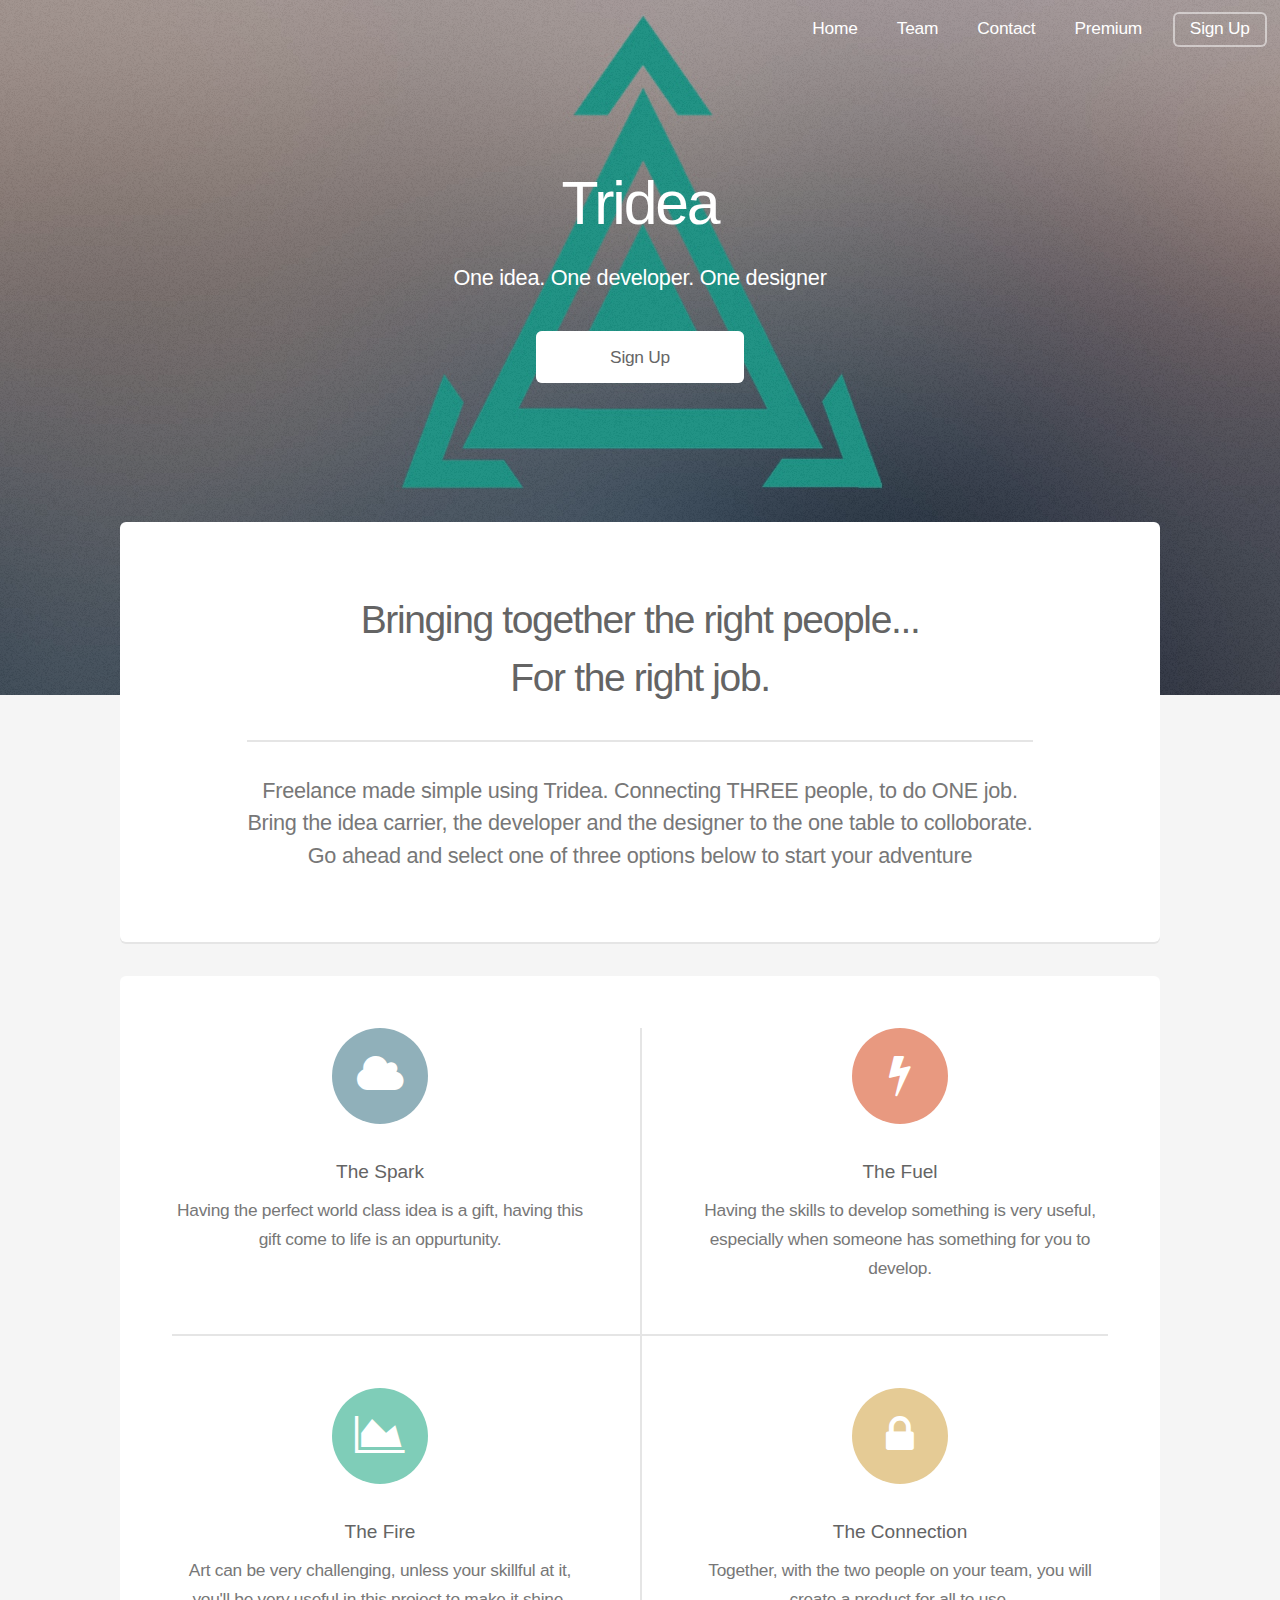
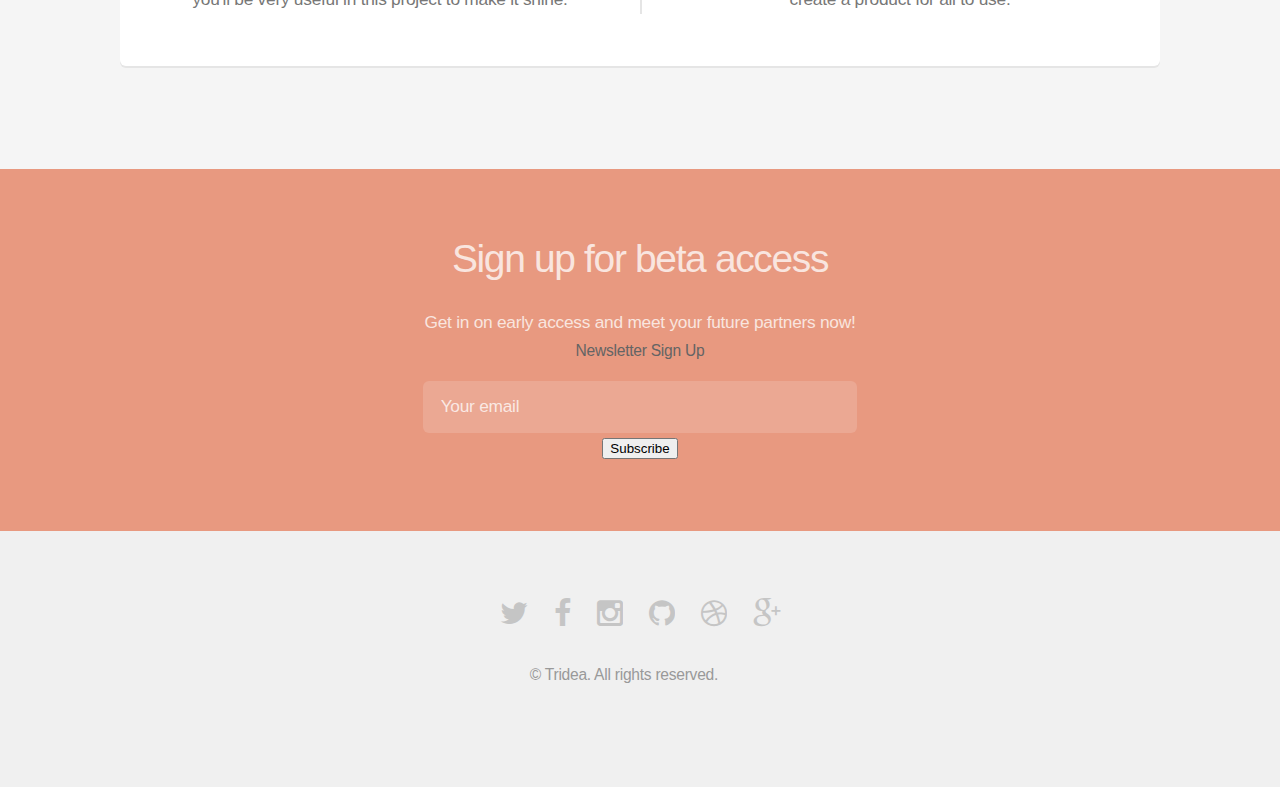
==== index.html @ a88d0bdb "new style" ====
<!DOCTYPE HTML>

<html>
	<head>
		<script src="//www.parsecdn.com/js/parse-1.3.3.min.js"></script>
		<title>Home</title>
		<meta http-equiv="content-type" content="text/html; charset=utf-8" />
		<meta name="description" content="" />
		<meta name="keywords" content="" />
		<!--[if lte IE 8]><script src="css/ie/html5shiv.js"></script><![endif]-->
		<script src="js/jquery.min.js"></script>
		<script src="js/jquery.dropotron.min.js"></script>
		<script src="js/jquery.scrollgress.min.js"></script>
		<script src="js/skel.min.js"></script>
		<script src="js/skel-layers.min.js"></script>
		<script src="js/init.js"></script>
		<script type="text/javascript" src="js/main.js"></script>
		
		<script type="text/javascript">
		  var _learnq = _learnq || [];

		  _learnq.push(['account', 'eJuw9G']);

		  (function () {
		  var b = document.createElement('script'); b.type = 'text/javascript'; b.async = true;
		  b.src = ('https:' == document.location.protocol ? 'https://' : 'http://') + 'a.klaviyo.com/media/js/analytics/analytics.js';
		  var a = document.getElementsByTagName('script')[0]; a.parentNode.insertBefore(b, a);
		  })();
		</script>
		<noscript>
			<link rel="stylesheet" href="css/skel.css" />
			<link rel="stylesheet" href="css/style.css" />
			<link rel="stylesheet" href="css/style-wide.css" />
		</noscript>
		<!--[if lte IE 8]><link rel="stylesheet" href="css/ie/v8.css" /><![endif]-->
	</head>
	<body class="landing">

		<!-- Header -->
			<header id="header" class="alt">
				<h1><a href="index.html"></a></h1>
				<nav id="nav">
					<ul>
						<li><a href="index.html">Home</a></li>
						<li>
						<li><a href="generic.html">Team</a></li>
								<li><a href="contact.html">Contact</a></li>
								<li><a href="elements.html">Premium</a></li>

						<li><a href="signupForm.html" class="button" id="button">Sign Up</a></li>
						
					</ul>
				</nav>
			</header>

		<!-- Banner -->
			<section id="banner">
				<h2>Tridea</h2>
				<p>One idea. One developer. One designer</p>
			
				<ul class="actions">


					<li><a href="signupForm.html" class="button special" id = "Dawg" >Sign Up</a></li>


					<!--<li><a href="#" class="button">Learn More</a></li>-->
				</ul>

			</section>

		<!-- Main -->
			<section id="main" class="container">
		
				<section class="box special">
					<header class="major">
						<h2>Bringing together the right people...
						<br />
						For the right job.</h2>
						<p>Freelance made simple using Tridea. Connecting THREE people, to do ONE job.<br />
						Bring the idea carrier, the developer and the designer to the one table to colloborate.<br> Go ahead and select one of three options below to start your adventure</p>
					</header>
					<!-- <div class="Background1">
     
						<center> <img class = "Thing" src="images/pic03.jpg" height = "800" width = "800"</center> </div></div>
					<div class="imageFeatured">
					<img src="Logos/Untitled-1.png" height = "700" width = "700" alt="well fuck"/>
						

				
					<input class="test"  type = "Button" value = "Idea"  onClick = "window.location.href = 'https://justinmatsnev.typeform.com/to/srMbYu'"> 

					<input class="test1" type= "button" value = "Developer "  onClick = "window.location. 
					href ='https://justinmatsnev.typeform.com/to/vomAXk'">

					<input class="test3" type= "Button" value = "Designer"  onClick = "window.location. 
					href ='https://justinmatsnev.typeform.com/to/MOb2Rc'">
					 -->
					<!-- style="color: transparent; background-color: transparent; border-color: transparent; cursor: default;" -->
				</section>
						
				<section class="box special features">
					<div class="features-row">
						<section>
							<span class="icon major fa-cloud accent4"></span>
							<h4>The Spark</h4>
							<p>Having the perfect world class idea is a gift, having this gift come to life is an oppurtunity.</p>
						</section>
						<section>
							<span class="icon major fa-bolt accent2"></span>
							<h4>The Fuel</h4>
							<p>Having the skills to develop something is very useful, especially when someone has something for you to develop.</p>
						</section>
					</div>
					<div class="features-row">
						<section>
							<span class="icon major fa-area-chart accent3"></span>
							<h4>The Fire</h4>
							<p>Art can be very challenging, unless your skillful at it, you'll be very useful in this project to make it shine.</p>
						</section>
						<section>
							<span class="icon major fa-lock accent5"></span>
							<h4>The Connection</h4>
							<p>Together, with the two people on your team, you will create a product for all to use.</p>
						</section>
					</div>
				</section>
					
			<!--	<div class="row">
					<div class="6u 12u(2)">

						<section class="box special">
							<span class="image featured"><img src="images/pic02.jpg" alt="" /></span>
							<h3>Sed lorem adipiscing</h3>
							<p>Integer volutpat ante et accumsan commophasellus sed aliquam feugiat lorem aliquet ut enim rutrum phasellus iaculis accumsan dolore magna aliquam veroeros.</p>
							<ul class="actions">
								<li><a href="#" class="button alt">Learn More</a></li>
							</ul>
						</section>
						
					</div>
					<div class="6u 12u(2)">

						<section class="box special">
							<span class="image featured"><img src="images/pic03.jpg" alt="" /></span>
							<h3>Accumsan integer</h3>
							<p>Integer volutpat ante et accumsan commophasellus sed aliquam feugiat lorem aliquet ut enim rutrum phasellus iaculis accumsan dolore magna aliquam veroeros.</p>
							<ul class="actions">
								<li><a href="#" class="button alt">Learn More</a></li>
							</ul>
						</section>

					</div>
				</div> -->

			</section>
			
		<!-- CTA -->
			<section id="cta">
				
				<h2>Sign up for beta access</h2>
				<p>Get in on early access and meet your future partners now!</p>
				
				<form id="email_subscribe" class="klaviyo_default_styling" action="http://manage.kmail-lists.com/subscriptions/subscribe" data-ajax-submit="http://manage.kmail-lists.com/ajax/subscriptions/subscribe" method="GET" target="_blank" novalidate="novalidate">
				  <input type="hidden" name="g" value="dALb8k">
				  <div class="klaviyo_field_group">
				    <label for="k_id_email">Newsletter Sign Up</label>
				    <input type="email" value="" name="email" id="email_subscribe" placeholder="Your email" />
				  </div>
				  <div class="klaviyo_messages">
				    <div class="success_message" style="display:none;"></div>
				    <div class="error_message" style="display:none;"></div>
				  </div> 
				  <div class="klaviyo_form_actions">
				    <button type="submit" class="klaviyo_submit_button">Subscribe</button>
				  </div>
				</form>
				<script type="text/javascript" src="//www.klaviyo.com/media/js/public/klaviyo_subscribe.js"></script>
				<script type="text/javascript">
				  KlaviyoSubscribe.attachToForms('#email_subscribe', {
				    hide_form_on_success: true
  					success_message: "Thank you for signing up! We'll be in touch!"
					  success_url: "http://www.tridea.me"
					  success: function ($form) {
					         // `$form` is a jQuery wrapper around the form that was submitted. This makes it easy to get the email address or form fields.
					         var email = $form.find('[name="email"]').val();
					         _learnq.push(['identify', { $email: email }]);
					         _learnq.push(['track', 'Signed Up for Newsletter']);
					     }
				  });
				</script>
				
			</section>
			
		<!-- Footer -->
			<footer id="footer">
				<ul class="icons">
					<li><a href="https://twitter.com/TrideaOffical" class="icon fa-twitter"><span class="label">Twitter</span></a></li>
					<li><a href="https://www.facebook.com/TrideaTrideaTridea" class="icon fa-facebook"><span class="label">Facebook</span></a></li>
					<li><a href="#" class="icon fa-instagram"><span class="label">Instagram</span></a></li>
					<li><a href="https://github.com/mitchmalinin/Tridea" class="icon fa-github"><span class="label">Github</span></a></li>
					<li><a href="http://bigassmessage.com/76943#" class="icon fa-dribbble"><span class="label">Dribbble</span></a></li>
					<li><a href="#" class="icon fa-google-plus"><span class="label">Google+</span></a></li>
				</ul>
				<ul class="copyright">
					<li>&copy; Tridea. All rights reserved.</li><li><a href=></a></li>
				</ul>
			</footer>

	</body>

</html>
---- css/skel.css ----
/* Resets (http://meyerweb.com/eric/tools/css/reset/ | v2.0 | 20110126 | License: none (public domain)) */

	html,body,div,span,applet,object,iframe,h1,h2,h3,h4,h5,h6,p,blockquote,pre,a,abbr,acronym,address,big,cite,code,del,dfn,em,img,ins,kbd,q,s,samp,small,strike,strong,sub,sup,tt,var,b,u,i,center,dl,dt,dd,ol,ul,li,fieldset,form,label,legend,table,caption,tbody,tfoot,thead,tr,th,td,article,aside,canvas,details,embed,figure,figcaption,footer,header,hgroup,menu,nav,output,ruby,section,summary,time,mark,audio,video{margin:0;padding:0;border:0;font-size:100%;font:inherit;vertical-align:baseline;}article,aside,details,figcaption,figure,footer,header,hgroup,menu,nav,section{display:block;}body{line-height:1;}ol,ul{list-style:none;}blockquote,q{quotes:none;}blockquote:before,blockquote:after,q:before,q:after{content:'';content:none;}table{border-collapse:collapse;border-spacing:0;}body{-webkit-text-size-adjust:none}

/* Box Model */

	*, *:before, *:after {
		-moz-box-sizing: border-box;
		-webkit-box-sizing: border-box;
		box-sizing: border-box;
	}

/* Container */

	.container {
		margin-left: auto;
		margin-right: auto;
		
		/* width: (containers) */
		width: 60em;
	}

	/* Modifiers */

		/* 125% */
			.container.\31 25\25 {
				width: 100%;
				
				/* max-width: (containers * 1.25) */
				max-width: 75em;

				/* min-width: (containers) */
				min-width: 60em;
			}

		/* 75% */
			.container.\37 5\25 {
				
				/* width: (containers * 0.75) */
				width: 45em;

			}

		/* 50% */
			.container.\35 0\25 {
				
				/* width: (containers * 0.50) */
				width: 30em;

			}

		/* 25% */
			.container.\32 5\25 {
				
				/* width: (containers * 0.25) */
				width: 15em;

			}

/* Grid */

	.row {
		border-bottom: solid 1px transparent;
	}

	.row > * {
		float: left;
	}
	
	.row:after, .row:before {
		content: '';
		display: block;
		clear: both;
		height: 0;
	}
	
	.row.uniform > * > :first-child {
		margin-top: 0;
	}
	
	.row.uniform > * > :last-child {
		margin-bottom: 0;
	}

	/* Gutters */

		/* Normal */
		
			.row > * {
				/* padding: (gutters.horizontal) 0 0 (gutters.vertical) */
				padding: 0 0 0 2em;
			}

			.row {
				/* margin: -(gutters.horizontal) 0 -1px -(gutters.vertical) */
				margin: 0 0 -1px -2em;
			}
			
			.row.uniform > * {
				/* padding: (gutters.vertical) 0 0 (gutters.vertical) */
				padding: 2em 0 0 2em;
			}

			.row.uniform {
				/* margin: -(gutters.vertical) 0 -1px -(gutters.vertical) */
				margin: -2em 0 -1px -2em;
			}
			
		/* 200% */
		
			.row.\32 00\25 > * {
				/* padding: (gutters.horizontal) 0 0 (gutters.vertical) */
				padding: 0 0 0 4em;
			}

			.row.\32 00\25 {
				/* margin: -(gutters.horizontal) 0 -1px -(gutters.vertical) */
				margin: 0 0 -1px -4em;
			}

			.row.uniform.\32 00\25 > * {
				/* padding: (gutters.vertical) 0 0 (gutters.vertical) */
				padding: 4em 0 0 4em;
			}

			.row.uniform.\32 00\25 {
				/* margin: -(gutters.vertical) 0 -1px -(gutters.vertical) */
				margin: -4em 0 -1px -4em;
			}

		/* 150% */
		
			.row.\31 50\25 > * {
				/* padding: (gutters.horizontal) 0 0 (gutters.vertical) */
				padding: 0 0 0 1.5em;
			}

			.row.\31 50\25 {
				/* margin: -(gutters.horizontal) 0 -1px -(gutters.vertical) */
				margin: 0 0 -1px -1.5em;
			}

			.row.uniform.\31 50\25 > * {
				/* padding: (gutters.vertical) 0 0 (gutters.vertical) */
				padding: 1.5em 0 0 1.5em;
			}

			.row.uniform.\31 50\25 {
				/* margin: -(gutters.vertical) 0 -1px -(gutters.vertical) */
				margin: -1.5em 0 -1px -1.5em;
			}

		/* 50% */
		
			.row.\35 0\25 > * {
				/* padding: (gutters.horizontal) 0 0 (gutters.vertical) */
				padding: 0 0 0 1em;
			}

			.row.\35 0\25 {
				/* margin: -(gutters.horizontal) 0 -1px -(gutters.vertical) */
				margin: 0 0 -1px -1em;
			}

			.row.uniform.\35 0\25 > * {
				/* padding: (gutters.vertical) 0 0 (gutters.vertical) */
				padding: 1em 0 0 1em;
			}

			.row.uniform.\35 0\25 {
				/* margin: -(gutters.vertical) 0 -1px -(gutters.vertical) */
				margin: -1em 0 -1px -1em;
			}

		/* 25% */
		
			.row.\32 5\25 > * {
				/* padding: (gutters.horizontal) 0 0 (gutters.vertical) */
				padding: 0 0 0 0.5em;
			}

			.row.\32 5\25 {
				/* margin: -(gutters.horizontal) 0 -1px -(gutters.vertical) */
				margin: 0 0 -1px -0.5em;
			}

			.row.uniform.\32 5\25 > * {
				/* padding: (gutters.vertical) 0 0 (gutters.vertical) */
				padding: 0.5em 0 0 0.5em;
			}

			.row.uniform.\32 5\25 {
				/* margin: -(gutters.vertical) 0 -1px -(gutters.vertical) */
				margin: -0.5em 0 -1px -0.5em;
			}

		/* 0% */
		
			.row.\30 \25 > * {
				padding: 0;
			}

			.row.\30 \25 {
				margin: 0 0 -1px 0;
			}

	/* Cells */

		.\31 2u, .\31 2u\24, .\31 2u\28 1\29, .\31 2u\24\28 1\29 { width: 100%; clear: none; }
		.\31 1u, .\31 1u\24, .\31 1u\28 1\29, .\31 1u\24\28 1\29 { width: 91.6666666667%; clear: none; }
		.\31 0u, .\31 0u\24, .\31 0u\28 1\29, .\31 0u\24\28 1\29 { width: 83.3333333333%; clear: none; }
		.\39 u, .\39 u\24, .\39 u\28 1\29, .\39 u\24\28 1\29 { width: 75%; clear: none; }
		.\38 u, .\38 u\24, .\38 u\28 1\29, .\38 u\24\28 1\29 { width: 66.6666666667%; clear: none; }
		.\37 u, .\37 u\24, .\37 u\28 1\29, .\37 u\24\28 1\29 { width: 58.3333333333%; clear: none; }
		.\36 u, .\36 u\24, .\36 u\28 1\29, .\36 u\24\28 1\29 { width: 50%; clear: none; }
		.\35 u, .\35 u\24, .\35 u\28 1\29, .\35 u\24\28 1\29 { width: 41.6666666667%; clear: none; }
		.\34 u, .\34 u\24, .\34 u\28 1\29, .\34 u\24\28 1\29 { width: 33.3333333333%; clear: none; }
		.\33 u, .\33 u\24, .\33 u\28 1\29, .\33 u\24\28 1\29 { width: 25%; clear: none; }
		.\32 u, .\32 u\24, .\32 u\28 1\29, .\32 u\24\28 1\29 { width: 16.6666666667%; clear: none; }
		.\31 u, .\31 u\24, .\31 u\28 1\29, .\31 u\24\28 1\29 { width: 8.3333333333%; clear: none; }

		.\31 2u\24 + *, .\31 2u\24\28 1\29 + *,
		.\31 1u\24 + *, .\31 1u\24\28 1\29 + *,
		.\31 0u\24 + *, .\31 0u\24\28 1\29 + *,
		.\39 u\24 + *, .\39 u\24\28 1\29 + *,
		.\38 u\24 + *, .\38 u\24\28 1\29 + *,
		.\37 u\24 + *, .\37 u\24\28 1\29 + *,
		.\36 u\24 + *, .\36 u\24\28 1\29 + *,
		.\35 u\24 + *, .\35 u\24\28 1\29 + *,
		.\34 u\24 + *, .\34 u\24\28 1\29 + *,
		.\33 u\24 + *, .\33 u\24\28 1\29 + *,
		.\32 u\24 + *, .\32 u\24\28 1\29 + *,
		.\31 u\24  + *,  .\31 u\24\28 1\29 + * {
			clear: left;
		}
			
		.\-11u { margin-left: 91.6666666667% }
		.\-10u { margin-left: 83.3333333333% }
		.\-9u { margin-left: 75% }
		.\-8u { margin-left: 66.6666666667% }
		.\-7u { margin-left: 58.3333333333% }
		.\-6u { margin-left: 50% }
		.\-5u { margin-left: 41.6666666667% }
		.\-4u { margin-left: 33.3333333333% }
		.\-3u { margin-left: 25% }
		.\-2u { margin-left: 16.6666666667% }
		.\-1u { margin-left: 8.3333333333% }
---- css/style.css ----
@import url(font-awesome.min.css);
@import url("http://fonts.googleapis.com/css?family=Source+Sans+Pro:300,400,300italic,400italic");



/* Basic */

	body {
		background: #f5f5f5;
	}

	body, input, select, textarea {
		color: #777;
		font-family: "Arial", sans-serif;
		font-size: 16pt;
		font-weight: 300;
		line-height: 1.65em;
		letter-spacing: -0.015em;
	}

	a {
		-moz-transition: color 0.2s ease-in-out, border-bottom-color 0.2s ease-in-out;
		-webkit-transition: color 0.2s ease-in-out, border-bottom-color 0.2s ease-in-out;
		-o-transition: color 0.2s ease-in-out, border-bottom-color 0.2s ease-in-out;
		-ms-transition: color 0.2s ease-in-out, border-bottom-color 0.2s ease-in-out;
		transition: color 0.2s ease-in-out, border-bottom-color 0.2s ease-in-out;
		border-bottom: dotted 1px;
		color: #e89980;
		text-decoration: none;
	}

		a:hover {
			border-bottom-color: transparent;
		}

	strong, b {
		color: #646464;
		font-weight: 400;
	}

	em, i {
		font-style: italic;
	}

	p {
		display:inline-block;
		vertical-align:top;
		
	}

	h1, h2, h3, h4, h5, h6 {
		color: #646464;
		font-weight: 300;
		line-height: 1em;
		margin: 0 0 0.5em 0;
	}

		h1 a, h2 a, h3 a, h4 a, h5 a, h6 a {
			color: inherit;
			text-decoration: none;
		}

	h2 {
		font-size: 2.25em;
		line-height: 1.5em;
		letter-spacing: -0.035em;
	}

	h3 {
		font-size: 1.75em;
		line-height: 1.5em;
		letter-spacing: -0.025em;
		margin: 0 0 0em 12em;
	}

	h4 {
		font-size: 1.1em;
		line-height: 1.5em;
		letter-spacing: 0;
	}

	h5 {
		font-size: 0.9em;
		line-height: 1.5em;
		letter-spacing: 0;
	}

	h6 {
		font-size: 0.7em;
		line-height: 0;
		letter-spacing: 0;
		
	}

	sub {
		font-size: 0.8em;
		position: relative;
		top: 0.5em;
	}

	sup {
		font-size: 0.8em;
		position: relative;
		top: -0.5em;
	}

	hr {
		border: 0;
		border-bottom: solid 2px #e5e5e5;
		margin: 2em 0;
	}

		hr.major {
			margin: 3em 0;
		}

	blockquote {
		border-left: solid 4px #e5e5e5;
		font-style: italic;
		margin: 0 0 2em 0;
		padding: 0.5em 0 0.5em 2em;
	}

	pre {
		-webkit-overflow-scrolling: touch;
		background: #f8f8f8;
		border-radius: 6px;
		border: solid 1px #e5e5e5;
		font-family: monospace;
		font-size: 0.9em;
		line-height: 1.75em;
		margin: 0 0 2em 0;
		overflow-x: auto;
		padding: 1em 1.5em;
	}

	code {
		background: #f8f8f8;
		border-radius: 6px;
		border: solid 1px #e5e5e5;
		font-family: monospace;
		font-size: 0.9em;
		margin: 0 0.25em;
		padding: 0.25em 0.65em;
	}

	.align-left {
		text-align: left;
	}

	.align-center {
		text-align: center;
	}

	.align-right {
		text-align: right;
	}

/* Section/Article */

	section.special, article.special {
		text-align: center;
	}

	header p {
		color: #999;
		position: relative;
		margin: 0 0 1.5em 0;
		font-style: italic;
	}

	header h2 + p {
		font-size: 1.25em;
		margin-top: -1em;
		line-height: 1.5em;
	}

	header h3 + p {
		font-size: 1.1em;
		margin-top: -0.85em;
		line-height: 1.5em;
	}

	header h4 + p,
	header h5 + p,
	header h6 + p {
		font-size: 0.8em;
		margin-top: -0.5em;
		line-height: 1.5em;
	}

	header.major {
		padding: 1em 0;
		text-align: center;
	}

		header.major h2 {
			margin: 0;
		}

		header.major p {
			display: inline-block;
			border-top: solid 2px #e5e5e5;
			color: #777;
			margin: 1.5em 0 0 0;
			padding: 1.5em 0 0 0;
			font-style: normal;
		}

/* Form */

	form {
		margin: 0 0 2em 0;
	}

	label {
		color: #646464;
		display: block;
		font-size: 0.9em;
		font-weight: 300;
		margin: 0 0 1em 0;
	}

	input[type="text"],
	input[type="password"],
	input[type="email"],
	select,
	textarea {
		-moz-appearance: none;
		-webkit-appearance: none;
		-o-appearance: none;
		-ms-appearance: none;
		appearance: none;
		background: #f8f8f8;
		border-radius: 6px;
		border: solid 1px #e5e5e5;
		color: inherit;
		display: block;
		outline: 0;
		padding: 0 1em;
		text-decoration: none;
		width: 100%;
	}

		input[type="text"]:invalid,
		input[type="password"]:invalid,
		input[type="email"]:invalid,
		select:invalid,
		textarea:invalid {
			box-shadow: none;
		}

		input[type="text"]:focus,
		input[type="password"]:focus,
		input[type="email"]:focus,
		select:focus,
		textarea:focus {
			border-color: #e89980;
			box-shadow: 0 0 0 2px #e89980;
		}

	.select-wrapper {
		text-decoration: none;
		display: block;
		position: relative;
	}

		.select-wrapper:before {
			-moz-osx-font-smoothing: grayscale;
			-webkit-font-smoothing: antialiased;
			font-family: FontAwesome;
			font-style: normal;
			font-weight: normal;
			text-transform: none !important;
		}

		.select-wrapper:before {
			color: #e5e5e5;
			content: '\f078';
			display: block;
			height: 3em;
			line-height: 3em;
			pointer-events: none;
			position: absolute;
			right: 0;
			text-align: center;
			top: 0;
			width: 3em;
		}

		.select-wrapper select::-ms-expand {
			display: none;
		}

	input[type="text"],
	input[type="password"],
	input[type="email"],
	select {
		height: 3em;
	}

	textarea {
		padding: 0.75em 1em;
	}

	input[type="checkbox"],
	input[type="radio"] {
		-moz-appearance: none;
		-webkit-appearance: none;
		-o-appearance: none;
		-ms-appearance: none;
		appearance: none;
		display: block;
		float: left;
		margin-right: -2em;
		opacity: 0;
		width: 1em;
		z-index: -1;
	}

		input[type="checkbox"] + label,
		input[type="radio"] + label {
			text-decoration: none;
			color: #777;
			cursor: pointer;
			display: inline-block;
			font-size: 1em;
			font-weight: 300;
			padding-left: 2.55em;
			padding-right: 0.75em;
			position: relative;
		}

			input[type="checkbox"] + label:before,
			input[type="radio"] + label:before {
				-moz-osx-font-smoothing: grayscale;
				-webkit-font-smoothing: antialiased;
				font-family: FontAwesome;
				font-style: normal;
				font-weight: normal;
				text-transform: none !important;
			}

			input[type="checkbox"] + label:before,
			input[type="radio"] + label:before {
				background: #f8f8f8;
				border-radius: 6px;
				border: solid 1px #e5e5e5;
				content: '';
				display: inline-block;
				height: 1.8em;
				left: 0;
				line-height: 1.725em;
				position: absolute;
				text-align: center;
				top: 0;
				width: 1.8em;
			}

		input[type="checkbox"]:checked + label:before,
		input[type="radio"]:checked + label:before {
			background: #666;
			border-color: #666;
			color: #ffffff;
			content: '\f00c';
		}

		input[type="checkbox"]:focus + label:before,
		input[type="radio"]:focus + label:before {
			border-color: #e89980;
			box-shadow: 0 0 0 1px #e89980;
		}

	input[type="checkbox"] + label:before {
		border-radius: 6px;
	}

	input[type="radio"] + label:before {
		border-radius: 100%;
	}

	::-webkit-input-placeholder {
		color: #999 !important;
		opacity: 1.0;
	}

	:-moz-placeholder {
		color: #999 !important;
		opacity: 1.0;
	}

	::-moz-placeholder {
		color: #999 !important;
		opacity: 1.0;
	}

	:-ms-input-placeholder {
		color: #999 !important;
		opacity: 1.0;
	}

	.formerize-placeholder {
		color: #999 !important;
		opacity: 1.0;
	}

/* Box */

	.box {
		background: #fff;
		border-radius: 6px;
		box-shadow: 0 2px 0 0 #e5e5e5;
		margin: 0 0 2em 0;
		padding: 3em;
	}

		.box > :last-child {
			margin-bottom: 0;
		}

		.box.alt {
			background: none !important;
			border-radius: 0 !important;
			box-shadow: none !important;
			margin: 0 0 2em 0;
			padding: 0 !important;
		}

		.box.features .features-row {
			border-top: solid 2px #e5e5e5;
			position: relative;
		}

			.box.features .features-row:after {
				clear: both;
				content: '';
				display: block;
			}

			.box.features .features-row section {
				float: left;
				padding: 3em;
				width: 50%;
			}

				.box.features .features-row section :last-child {
					margin-bottom: 0;
				}

				.box.features .features-row section:nth-child(2n) {
					padding-right: 0;
				}

					.box.features .features-row section:nth-child(2n):before {
						background: #e5e5e5;
						content: '';
						display: block;
						height: 100%;
						margin-left: -3em;
						position: absolute;
						top: 0;
						width: 2px;
					}

				.box.features .features-row section:nth-child(2n-1) {
					padding-left: 0;
				}

			.box.features .features-row:first-child {
				border-top: 0;
			}

				.box.features .features-row:first-child section {
					padding-top: 0;
				}

			.box.features .features-row:last-child {
				padding-bottom: 0;
			}

				.box.features .features-row:last-child section {
					padding-bottom: 0;
				}

		.box.special {
			text-align: center;
		}

		.box .image.featured {
			border-radius: 0;
			display: block;
			margin: 3em 0 3em -3em;
			position: relative;
			width: calc(100% + 6em);
		}

			.box .image.featured img {
				border-radius: 0;
				display: block;
				width: 100%;
			}

			.box .image.featured:first-child {
				border-radius: 6px 6px 0 0;
				margin-bottom: 3em;
				margin-top: -3em;
			}

				.box .image.featured:first-child img {
					border-radius: 6px 6px 0 0;
				}

			.box .image.featured:last-child {
				border-radius: 0 0 6px 6px;
				margin-bottom: -3em;
				margin-top: 3em;
			}

				.box .image.featured:last-child img {
					border-radius: 0 0 6px 6px;
				}
				#main .Nick
				{

				position: right;
		
				}

/* Icon */

	.icon {
		text-decoration: none;
		border-bottom: none;
		position: relative;
	}

		.icon:before {
			-moz-osx-font-smoothing: grayscale;
			-webkit-font-smoothing: antialiased;
			font-family: FontAwesome;
			font-style: normal;
			font-weight: normal;
			text-transform: none !important;
		}

		.icon > .label {
			display: none;
		}

		.icon.major {
			background: #666;
			border-radius: 100%;
			color: #ffffff;
			cursor: default;
			display: inline-block;
			height: 5.5em;
			line-height: 5.5em;
			margin: 0 0 2em 0;
			width: 5.5em;
		}

			.icon.major:before {
				font-size: 2.5em;
			}

			.icon.major.accent1 {
				background: #666;
				color: #ffffff;
			}

			.icon.major.accent2 {
				background: #e89980;
				color: #ffffff;
			}

			.icon.major.accent3 {
				background: #7fcdb8;
				color: #ffffff;
			}

			.icon.major.accent4 {
				background: #90b0ba;
				color: #ffffff;
			}

			.icon.major.accent5 {
				background: #e5cb95;
				color: #ffffff;
			}

/* Image */

	.image {
		border-radius: 6px;
		border: 0;
		display: inline-block;
		position: relative;
	}

		.image img {
			border-radius: 6px;
			display: block;
		}

		.image.left {
			float: left;
			padding: 0 1.5em 1em 0;
			top: 0.25em;
		}

		.image.right {
			float: right;
			padding: 0 0 1em 1.5em;
			top: 0.25em;
		}

		.image.fit {
			display: block;
			margin: 0 0 2em 0;
			width: 100%;
		}

			.image.fit img {
				display: block;
				width: 100%;
			}

/* List */

	ol {
		list-style: decimal;
		margin: 0 0 2em 0;
		padding-left: 1.25em;
	}

		ol li {
			padding-left: 0.25em;
		}

	ul {
		list-style: disc;
		margin: 0 0 2em 0;
		padding-left: 1em;
	}

		ul li {
			padding-left: 0.5em;
		}

		ul.alt {
			list-style: none;
			padding-left: 0;
		}

			ul.alt li {
				border-top: solid 1px #e5e5e5;
				padding: 0.5em 0;
			}

				ul.alt li:first-child {
					border-top: 0;
					padding-top: 0;
				}

		ul.icons {
			cursor: default;
			list-style: none;
			padding-left: 0;
		}

			ul.icons li {
				display: inline-block;
				padding: 0 1.25em 0 0;
			}

				ul.icons li:last-child {
					padding-right: 0;
				}

				ul.icons li .icon {
					color: inherit;
				}

					ul.icons li .icon:before {
						font-size: 1.75em;
					}

		ul.actions {
			cursor: default;
			list-style: none;
			padding-left: 0;
		}

			ul.actions li {
				display: inline-block;
				padding: 0 1em 0 0;
				vertical-align: middle;
			}

				ul.actions li:last-child {
					padding-right: 0;
				}

			ul.actions.small li {
				padding: 0 0.5em 0 0;
			}

			ul.actions.vertical li {
				display: block;
				padding: 1em 0 0 0;
			}

				ul.actions.vertical li:first-child {
					padding-top: 0;
				}

				ul.actions.vertical li > * {
					margin-bottom: 0;
				}

			ul.actions.vertical.small li {
				padding: 0.5em 0 0 0;
			}

				ul.actions.vertical.small li:first-child {
					padding-top: 0;
				}

			ul.actions.fit {
				display: table;
				margin-left: -1em;
				padding: 0;
				table-layout: fixed;
				width: calc(100% + 1em);
			}

				ul.actions.fit li {
					display: table-cell;
					padding: 0 0 0 1em;
				}

					ul.actions.fit li > * {
						margin-bottom: 0;
					}

				ul.actions.fit.small {
					margin-left: -0.5em;
					width: calc(100% + 0.5em);
				}

					ul.actions.fit.small li {
						padding: 0 0 0 0.5em;
					}

	dl {
		margin: 0 0 2em 0;
	}

/* Table */

	.table-wrapper {
		-webkit-overflow-scrolling: touch;
		overflow-x: auto;
	}

	table {
		margin: 0 0 2em 0;
		width: 100%;
	}

		table tbody tr {
			border: solid 1px #e5e5e5;
			border-left: 0;
			border-right: 0;
		}

			table tbody tr:nth-child(2n + 1) {
				background-color: #f8f8f8;
			}

		table td {
			padding: 0.75em 0.75em;
		}

		table th {
			color: #646464;
			font-size: 0.9em;
			font-weight: 300;
			padding: 0 0.75em 0.75em 0.75em;
			text-align: left;
		}

		table thead {
			border-bottom: solid 2px #e5e5e5;
		}

		table tfoot {
			border-top: solid 2px #e5e5e5;
		}

		table.alt {
			border-collapse: separate;
		}

			table.alt tbody tr td {
				border: solid 1px #e5e5e5;
				border-left-width: 0;
				border-top-width: 0;
			}

				table.alt tbody tr td:first-child {
					border-left-width: 1px;
				}

			table.alt tbody tr:first-child td {
				border-top-width: 1px;
			}

			table.alt thead {
				border-bottom: 0;
			}

			table.alt tfoot {
				border-top: 0;
			}

/* Button */

	input[type="submit"],
	input[type="reset"],
	input[type="button"],
	.button {
		-moz-appearance: none;
		-webkit-appearance: none;
		-o-appearance: none;
		-ms-appearance: none;
		appearance: none;
		-moz-transition: background-color 0.2s ease-in-out, color 0.2s ease-in-out;
		-webkit-transition: background-color 0.2s ease-in-out, color 0.2s ease-in-out;
		-o-transition: background-color 0.2s ease-in-out, color 0.2s ease-in-out;
		-ms-transition: background-color 0.2s ease-in-out, color 0.2s ease-in-out;
		transition: background-color 0.2s ease-in-out, color 0.2s ease-in-out;
		background-color: #666;
		border-radius: 6px;
		border: 0;
		color: #ffffff;
		cursor: pointer;
		display: inline-block;
		font-weight: 400;
		height: 3em;
		line-height: 3em;
		padding: 0 2em;
		text-align: center;
		text-decoration: none;
		white-space: nowrap;
	}



		input[type="submit"]:hover,
		input[type="reset"]:hover,
		input[type="button"]:hover,
		.button:hover {
			background-color: #737373;
		}

		input[type="submit"]:active,
		input[type="reset"]:active,
		input[type="button"]:active,
		.button:active {
			background-color: #595959;
		}

		input[type="submit"].icon,
		input[type="reset"].icon,
		input[type="button"].icon,
		.button.icon {
			padding-left: 1.35em;
		}

			input[type="submit"].icon:before,
			input[type="reset"].icon:before,
			input[type="button"].icon:before,
			.button.icon:before {
				margin-right: 0.5em;
			}

		input[type="submit"].fit,
		input[type="reset"].fit,
		input[type="button"].fit,
		.button.fit {
			display: block;
			margin: 0 0 1em 0;
			width: 100%;
		}

		input[type="submit"].small,
		input[type="reset"].small,
		input[type="button"].small,
		.button.small {
			font-size: 0.8em;
			height: 2.7em;
			line-height: 2.7em;
		}

		input[type="submit"].big,
		input[type="reset"].big,
		input[type="button"].big,
		.button.big {
			font-size: 1.25em;
			height: 2.7em;
			line-height: 2.7em;
		}

		input[type="submit"].alt,
		input[type="reset"].alt,
		input[type="button"].alt,
		.button.alt {
			background-color: transparent;
			box-shadow: inset 0 0 0 2px #e5e5e5;
			color: #777;
		}

			input[type="submit"].alt:hover,
			input[type="reset"].alt:hover,
			input[type="button"].alt:hover,
			.button.alt:hover {
				background-color: #f8f8f8;
			}

			input[type="submit"].alt:active,
			input[type="reset"].alt:active,
			input[type="button"].alt:active,
			.button.alt:active {
				background-color: #f0f0f0;
			}

			input[type="submit"].alt.icon:before,
			input[type="reset"].alt.icon:before,
			input[type="button"].alt.icon:before,
			.button.alt.icon:before {
				color: #999;
			}

		input[type="submit"].special,
		input[type="reset"].special,
		input[type="button"].special,
		.button.special {
			background-color: #e89980;
			color: #ffffff !important;
		}

			input[type="submit"].special:hover,
			input[type="reset"].special:hover,
			input[type="button"].special:hover,
			.button.special:hover {
				background-color: #ecaa96;
			}

			input[type="submit"].special:active,
			input[type="reset"].special:active,
			input[type="button"].special:active,
			.button.special:active {
				background-color: #e4886a;
			}

		input[type="submit"].disabled, input[type="submit"]:disabled,
		input[type="reset"].disabled,
		input[type="reset"]:disabled,
		input[type="button"].disabled,
		input[type="button"]:disabled,
		.button.disabled,
		.button:disabled {
			background-color: #777 !important;
			box-shadow: inset 0 -0.15em 0 0 rgba(0, 0, 0, 0.15);
			color: #f5f5f5 !important;
			cursor: default;
			opacity: 0.25;
		}

/* Header */

	#skel-layers-wrapper {
		padding-top: 3em;
	}

	body.landing #skel-layers-wrapper {
		padding-top: 0;
	}
	@-moz-keyframes reveal-header { 0% { top: -5em; } 100% { top: 0; } }
	@-webkit-keyframes reveal-header { 0% { top: -5em; } 100% { top: 0; } }
	@-o-keyframes reveal-header { 0% { top: -5em; } 100% { top: 0; } }
	@-ms-keyframes reveal-header { 0% { top: -5em; } 100% { top: 0; } }
	@keyframes reveal-header { 0% { top: -5em; } 100% { top: 0; } }

	#header {
		background: #444;
		color: #bbb;
		cursor: default;
		height: 3.25em;
		left: 0;
		line-height: 3.25em;
		position: fixed;
		top: 0;
		width: 100%;
		z-index: 10000;
	}

		#header h1 {
			color: inherit;
			height: inherit;
			left: 1.25em;
			line-height: inherit;
			margin: 0;
			padding: 0;
			position: absolute;
			top: 0;
		}

			#header h1 a {
				color: #fff;
				font-weight: 400;
				border: 0;
			}

		#header nav {
			height: inherit;
			line-height: inherit;
			position: absolute;
			right: 0.75em;
			top: 0;
			vertical-align: middle;
		}

			#header nav > ul {
				list-style: none;
				margin: 0;
				padding-left: 0;
			}

				#header nav > ul > li {
					display: inline-block;
					padding-left: 0;
				}

					#header nav > ul > li > ul {
						display: none;
					}

					#header nav > ul > li a {
						display: inline-block;
						height: 2em;
						line-height: 1.95em;
						padding: 0 1em;
						border-radius: 6px;
					}

					#header nav > ul > li a:not(.button) {
						color: #fff;
						display: inline-block;
						text-decoration: none;
						border: 0;
					}

						#header nav > ul > li a:not(.button).icon:before {
							color: #999;
							margin-right: 0.5em;
						}

					#header nav > ul > li:first-child {
						margin-left: 0;
					}

					#header nav > ul > li.active a:not(.button) {
						background-color: rgba(153, 153, 153, 0.25);
					}

					#header nav > ul > li .button {
						margin: 0 0 0 0.5em;
						position: relative;
					}

		#header input[type="submit"],
		#header input[type="reset"],
		#header input[type="button"],
		#header .button {
			background-color: transparent;
			box-shadow: inset 0 0 0 2px #999;
			color: #fff;
		}

			#header input[type="submit"]:hover,
			#header input[type="reset"]:hover,
			#header input[type="button"]:hover,
			#header .button:hover {
				background-color: rgba(153, 153, 153, 0.25);
			}

			#header input[type="submit"]:active,
			#header input[type="reset"]:active,
			#header input[type="button"]:active,
			#header .button:active {
				background-color: rgba(153, 153, 153, 0.5);
			}

		#header .container {
			position: relative;
		}

			#header .container h1 {
				left: 0;
			}

			#header .container nav {
				right: 0;
			}

		#header.reveal {
			-moz-animation: reveal-header 0.5s;
			-webkit-animation: reveal-header 0.5s;
			-o-animation: reveal-header 0.5s;
			-ms-animation: reveal-header 0.5s;
			animation: reveal-header 0.5s;
		}

		#header.alt {
			-moz-animation: none;
			-webkit-animation: none;
			-o-animation: none;
			-ms-animation: none;
			animation: none;
			background: none;
			color: rgba(255, 255, 255, 0.75);
			position: absolute;
		}

			#header.alt nav > ul > li a:not(.button).icon:before {
				color: rgba(255, 255, 255, 0.75);
			}

			#header.alt nav > ul > li.active a:not(.button) {
				background-color: rgba(255, 255, 255, 0.2);
			}

			#header.alt input[type="submit"],
			#header.alt input[type="reset"],
			#header.alt input[type="button"],
			#header.alt .button {
				box-shadow: inset 0 0 0 2px rgba(255, 255, 255, 0.5);
			}

				#header.alt input[type="submit"]:hover,
				#header.alt input[type="reset"]:hover,
				#header.alt input[type="button"]:hover,
				#header.alt .button:hover {
					background-color: rgba(255, 255, 255, 0.1);
				}

				#header.alt input[type="submit"]:active,
				#header.alt input[type="reset"]:active,
				#header.alt input[type="button"]:active,
				#header.alt .button:active {
					background-color: rgba(255, 255, 255, 0.2);
				}

	.dropotron {
		background: #fff;
		border-radius: 6px;
		box-shadow: 0 2px 0 0 rgba(0, 0, 0, 0.065), inset 0 -1px 0 0 #fff, inset 0 0 0 1px rgba(229, 229, 229, 0.5);
		list-style: none;
		margin: calc(-0.5em + 1px) 0 0 1px;
		padding: 0.5em 0;
		width: 11em;
	}

		.dropotron li {
			padding: 0;
		}

			.dropotron li a, .dropotron li span {
				-moz-transition: none;
				-webkit-transition: none;
				-o-transition: none;
				-ms-transition: none;
				transition: none;
				border: 0;
				border-top: solid 1px #f2f2f2;
				color: inherit;
				display: block;
				padding: 0.15em 1em;
			}

			.dropotron li:first-child > a, .dropotron li:first-child > span {
				border-top: 0;
			}

			.dropotron li.active > a, .dropotron li.active > span, .dropotron li:hover > a, .dropotron li:hover > span {
				background: #e89980;
				color: #ffffff;
			}

		.dropotron.level-0 {
			font-size: .9em;
			margin: 1em 0 0 0;
		}

			.dropotron.level-0:before {
				-moz-transform: rotate(45deg);
				-webkit-transform: rotate(45deg);
				-o-transform: rotate(45deg);
				-ms-transform: rotate(45deg);
				transform: rotate(45deg);
				background: #fff;
				border: solid 1px rgba(229, 229, 229, 0.5);
				border-bottom: 0;
				border-right: 0;
				box-shadow: -0.25em -0.125em 0.125em 0 rgba(0, 0, 0, 0.015);
				content: '';
				display: block;
				height: 0.75em;
				position: absolute;
				right: 1.25em;
				top: -0.375em;
				width: 0.75em;
				z-index: 0;
			}

/* Banner */

	#banner {
		background-attachment: scroll,							fixed;
		background-color: #666;
		background-image: url("images/overlay.png"), url("../images/banner1.jpg");
		background-position: top left,						center center;
		background-repeat: repeat,							no-repeat;
		background-size: auto,							cover;
		color: #fff;
		padding: 12em 0 20em 0;
		text-align: center;
	}

		#banner :last-child {
			margin-bottom: 0;
		}

		#banner h2, #banner h3, #banner h4, #banner h5, #banner h6 {
			color: #fff;
		}



		#banner h2 {
			font-size: 3.5em;
			line-height: 1em;
			margin: 0 0 0.5em 0;
			padding: 0;
		}

		#banner p {
			font-size: 1.25em;
			margin-bottom: 1.75em;
		}

		#banner input[type="submit"],
		#banner input[type="reset"],
		#banner input[type="button"],
		#banner .button {
			background-color: transparent;
			box-shadow: inset 0 0 0 2px rgba(255, 255, 255, 0.5);
			color: #fff;
			min-width: 12em;
		}
		#banner .typeform {
			background-color: #62A584;
			box-shadow: inset 0 0 0 2px rgba(255, 255, 255, 0.5);
			color: #fff;
			min-width: 12em;
			margin-right:40px;
		}

			#banner input[type="submit"]:hover,
			#banner input[type="reset"]:hover,
			#banner input[type="button"]:hover,
			#banner .button:hover {
				background-color: rgba(255, 255, 255, 0.1);
			}

			#banner input[type="submit"]:active,
			#banner input[type="reset"]:active,
			#banner input[type="button"]:active,
			#banner .button:active {
				background-color: rgba(255, 255, 255, 0.2);
			}

			#banner input[type="submit"].special,
			#banner input[type="reset"].special,
			#banner input[type="button"].special,
			#banner .button.special {
				background: #fff;
				color: #666 !important;
			}
			#banner input[type="Button"].test,
			#banner .Button.test {
				position: relative;
			}

/* Main */

	#main {
		padding: 4em 0;
	}

		#main > header {
			text-align: center;
			margin: 0 0 3em 0;
		}

			#main > header h2 {
				font-size: 5em;
				margin: 0;
			}
			
			#main  .box.Nick {
				position: relative;
				right: 50em;
			}
			
			#main > header p {
				border-top: solid 2px #e5e5e5;
				color: #777;
				display: inline-block;
				font-style: normal;
				margin: 1em 0 0 0;
				padding: 1em 0 1.25em 0;
			}
			
			#main .test3 {
				position: relative;
				top: -11em;
				left: 1em;
				height: 10.6em;
				width: 12em;
				 background:transparent;
				border: 0;
				cursor: pointer; 
			}
		
			#main .test {
				position: relative;
				top: -36.8em;
				left: -26.95em;
				height: 9.6em;
				width: 13.5em;
			  	background:transparent;
				border: 0;
				cursor: pointer; 
			}

			#main .test1 {
				position: relative;
				top: -11em;
				left: -15em;
				height: 10.6em;
				width: 12em;
				background: transparent;
				cursor: pointer; 
			}

			#main .Background1 {

				position:center;
    		
				
			}
			#main .imageFeatured
			{

				position:absolute;
				position: center;
				top: 52em;
				left: 15em;	
			}
			

			
			

	body.landing #main {
		margin-top: -14em;
		
	}

/* Footer */

	#footer {
		background: #f0f0f0;
		padding: 4em 0 6em 0;
		text-align: center;
	}

		#footer .icons a {
			-moz-transition: opacity 0.2s ease-in-out;
			-webkit-transition: opacity 0.2s ease-in-out;
			-o-transition: opacity 0.2s ease-in-out;
			-ms-transition: opacity 0.2s ease-in-out;
			transition: opacity 0.2s ease-in-out;
			opacity: 0.35;
		}

			#footer .icons a:hover {
				opacity: 0.75;
			}

		#footer .copyright {
			color: #999;
			font-size: 0.9em;
			line-height: 1em;
			margin: 2em 0 0 0;
			padding: 0;
			text-align: center;
		}

			#footer .copyright a {
				color: inherit;
			}

			#footer .copyright li {
				border-left: solid 1px #dddddd;
				display: inline-block;
				list-style: none;
				margin-left: 1em;
				padding-left: 1em;
			}

				#footer .copyright li:first-child {
					border-left: 0;
					margin-left: 0;
					padding-left: 0;
				}

/* CTA */

	#cta {
		background: #e89980;
		color: #f9e5df;
		padding: 3.5em 0 4em 0;
		text-align: center;
	}

		#cta h2, #cta h3, #cta h4, #cta h5, #cta h6 {
			color: inherit;
		}

		#cta form {
			margin: 0 auto;
			max-width: 100%;
			width: 25em;
		}

		#cta input[type="submit"],
		#cta input[type="reset"],
		#cta input[type="button"],
		#cta .button {
			box-shadow: none;
			background: #fff;
			color: #e89980;
		}

		#cta input[type="text"],
		#cta input[type="password"],
		#cta input[type="email"],
		#cta select,
		#cta textarea {
			color: #ffffff;
			background: rgba(255, 255, 255, 0.15);
			border: 0;
		}

			#cta input[type="text"]:focus,
			#cta input[type="password"]:focus,
			#cta input[type="email"]:focus,
			#cta select:focus,
			#cta textarea:focus {
				box-shadow: inset 0 0 0 2px #fff;
			}

		#cta ::-webkit-input-placeholder {
			color: rgba(255, 255, 255, 0.75) !important;
		}

		#cta :-moz-placeholder {
			color: rgba(255, 255, 255, 0.75) !important;
		}

		#cta ::-moz-placeholder {
			color: rgba(255, 255, 255, 0.75) !important;
		}

		#cta :-ms-input-placeholder {
			color: rgba(255, 255, 255, 0.75) !important;
		}

		#cta .formerize-placeholder {
			color: rgba(255, 255, 255, 0.75) !important;
		}
---- css/style-wide.css ----
/*
	Alpha by HTML5 UP
	html5up.net | @n33co
	Free for personal and commercial use under the CCA 3.0 license (html5up.net/license)
*/

/* Basic */

	body, input, select, textarea {
		font-size: 13pt;
	}

/* Banner */

	#banner {
		padding: 10em 0 18em 0;
	}
---- css/ie/v8.css ----
/*
	Alpha by HTML5 UP
	html5up.net | @n33co
	Free for personal and commercial use under the CCA 3.0 license (html5up.net/license)
*/

/* Basic */

	pre, code {
		position: relative;
		-ms-behavior: url("css/ie/PIE.htc");
	}

/* Form */

	input[type="text"],
	input[type="password"],
	input[type="email"],
	select,
	textarea {
		position: relative;
		-ms-behavior: url("css/ie/PIE.htc");
		line-height: 3em;
	}

	input[type="checkbox"],
	input[type="radio"] {
		opacity: 1;
		z-index: auto;
	}

		input[type="checkbox"] + label:before,
		input[type="radio"] + label:before {
			display: none;
		}

/* Button */

	input[type="submit"],
	input[type="reset"],
	input[type="button"],
	.button {
		position: relative;
		-ms-behavior: url("css/ie/PIE.htc");
	}

		input[type="submit"].alt,
		input[type="reset"].alt,
		input[type="button"].alt,
		.button.alt {
			border: solid 2px #e5e5e5;
		}

/* Box */

	.box {
		position: relative;
		-ms-behavior: url("css/ie/PIE.htc");
	}

		.box .image.featured {
			margin: 2em 0;
			width: 100%;
		}

/* Icon */

	.icon.major {
		position: relative;
		-ms-behavior: url("css/ie/PIE.htc");
	}

/* Image */

	.image {
		position: relative;
		-ms-behavior: url("css/ie/PIE.htc");
	}

		.image img {
			position: relative;
			-ms-behavior: url("css/ie/PIE.htc");
		}

/* Header */

	#header nav > ul > li a {
		color: #fff;
		display: inline-block;
		text-decoration: none;
		border: 0;
	}

		#header nav > ul > li a.icon:before {
			color: #fff;
			margin-right: 0.5em;
		}

	#header.alt {
		color: #fff;
	}

		#header.alt nav > ul > li a:not(.button).icon:before {
			color: rgba(255, 255, 255, 0.75);
		}

		#header.alt nav > ul > li.active a:not(.button) {
			background-color: rgba(255, 255, 255, 0.2);
		}

	.dropotron {
		border: solid 1px #e5e5e5;
	}

		.dropotron.level-0 {
			margin-top: 0;
		}

			.dropotron.level-0:before {
				display: none;
			}

/* Banner */

	#banner {
		background-attachment: scroll;
		background-image: url("../../images/banner.jpg");
		background-position: auto;
		background-repeat: no-repeat;
		background-size: cover;
		-ms-behavior: url("css/ie/backgroundsize.min.htc");
	}

		#banner input[type="submit"],
		#banner input[type="reset"],
		#banner input[type="button"],
		#banner .button {
			border: solid 2px #fff;
		}

/* Main */

	#main {
		position: relative;
		z-index: 1;
	}

/* CTA */

	#cta input[type="text"],
	#cta input[type="password"],
	#cta input[type="email"],
	#cta select,
	#cta textarea {
		background: #e89980;
		border: solid 2px #fff;
	}

	#cta .formerize-placeholder {
		color: #fff !important;
	}
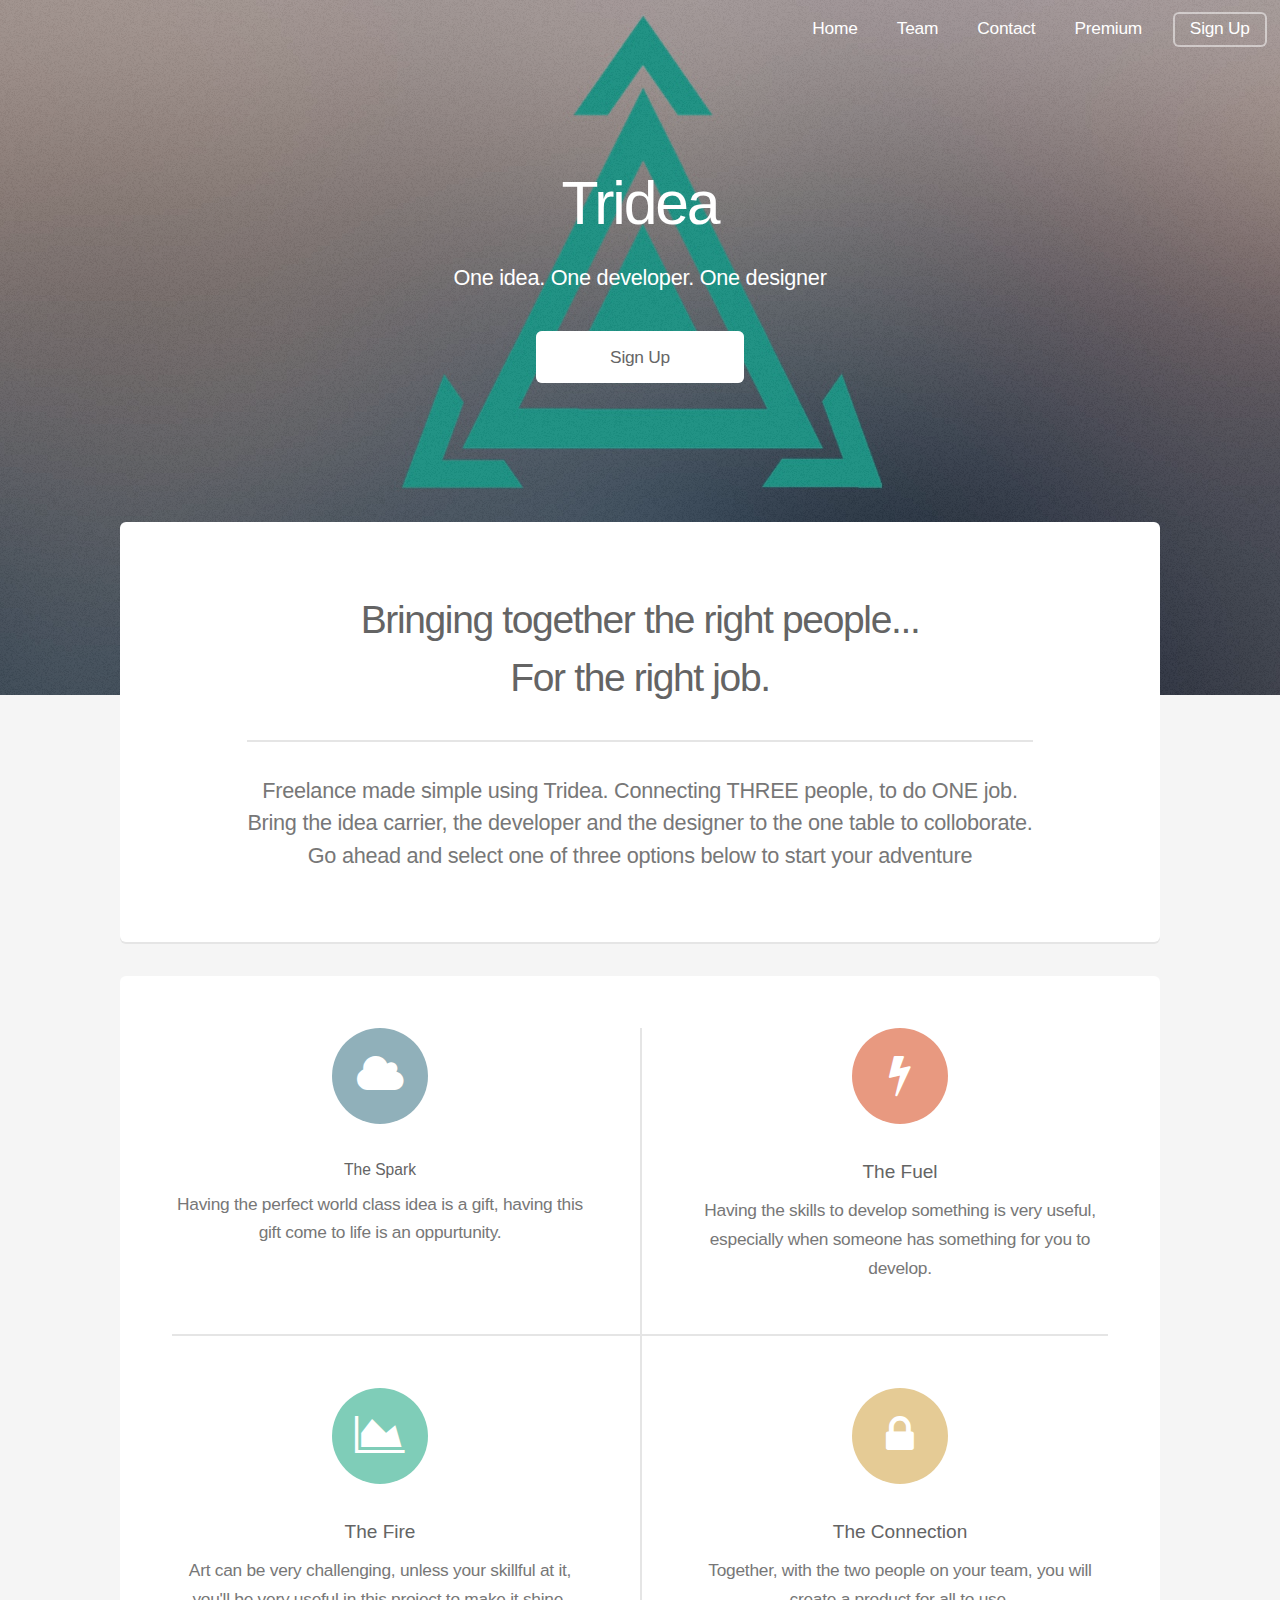
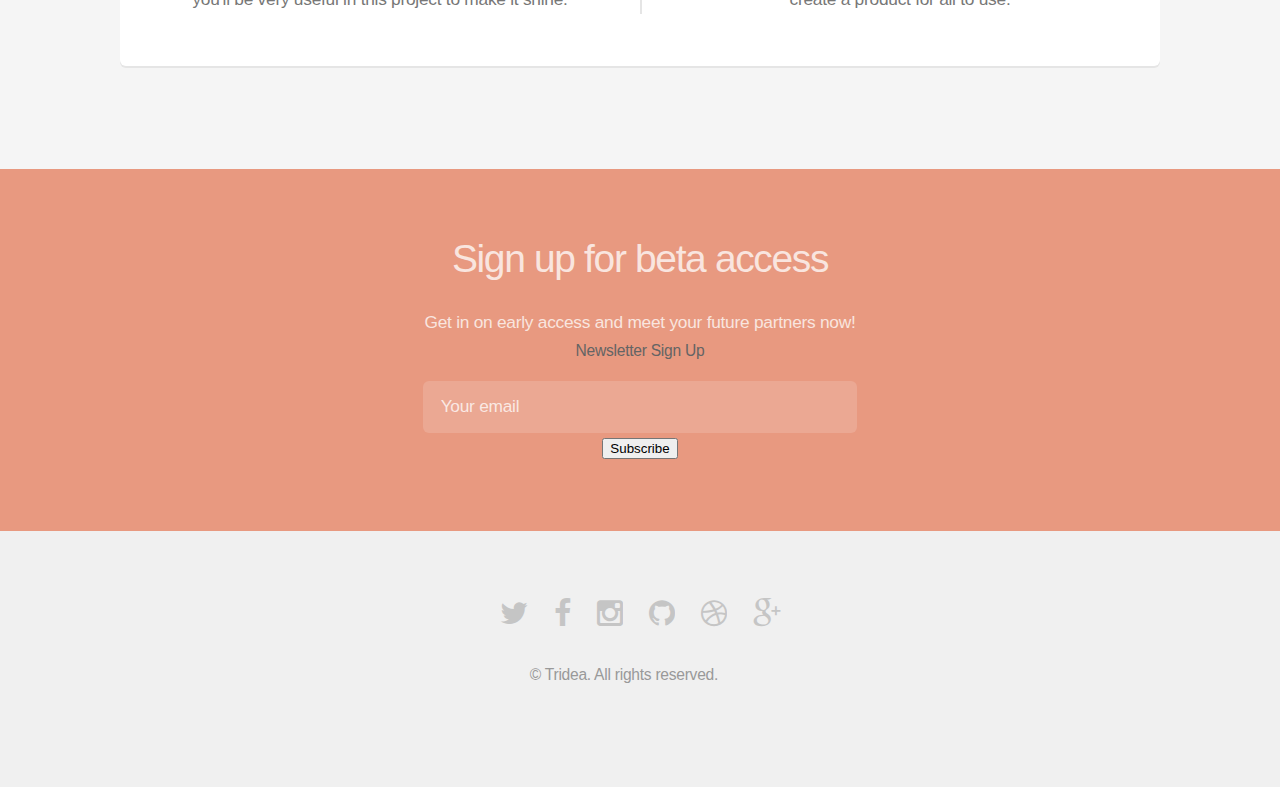
==== commit f0067dad: "test" ====
--- a/index.html
+++ b/index.html
@@ -180,7 +180,7 @@
 
 							<span class="icon major fa-cloud accent4"></span> 
-							<h4>The Spark</h4>+							<h5>The Spark</h5> 
 							<p>Having the perfect world class idea is a gift, having this gift come to life is an oppurtunity.</p> 
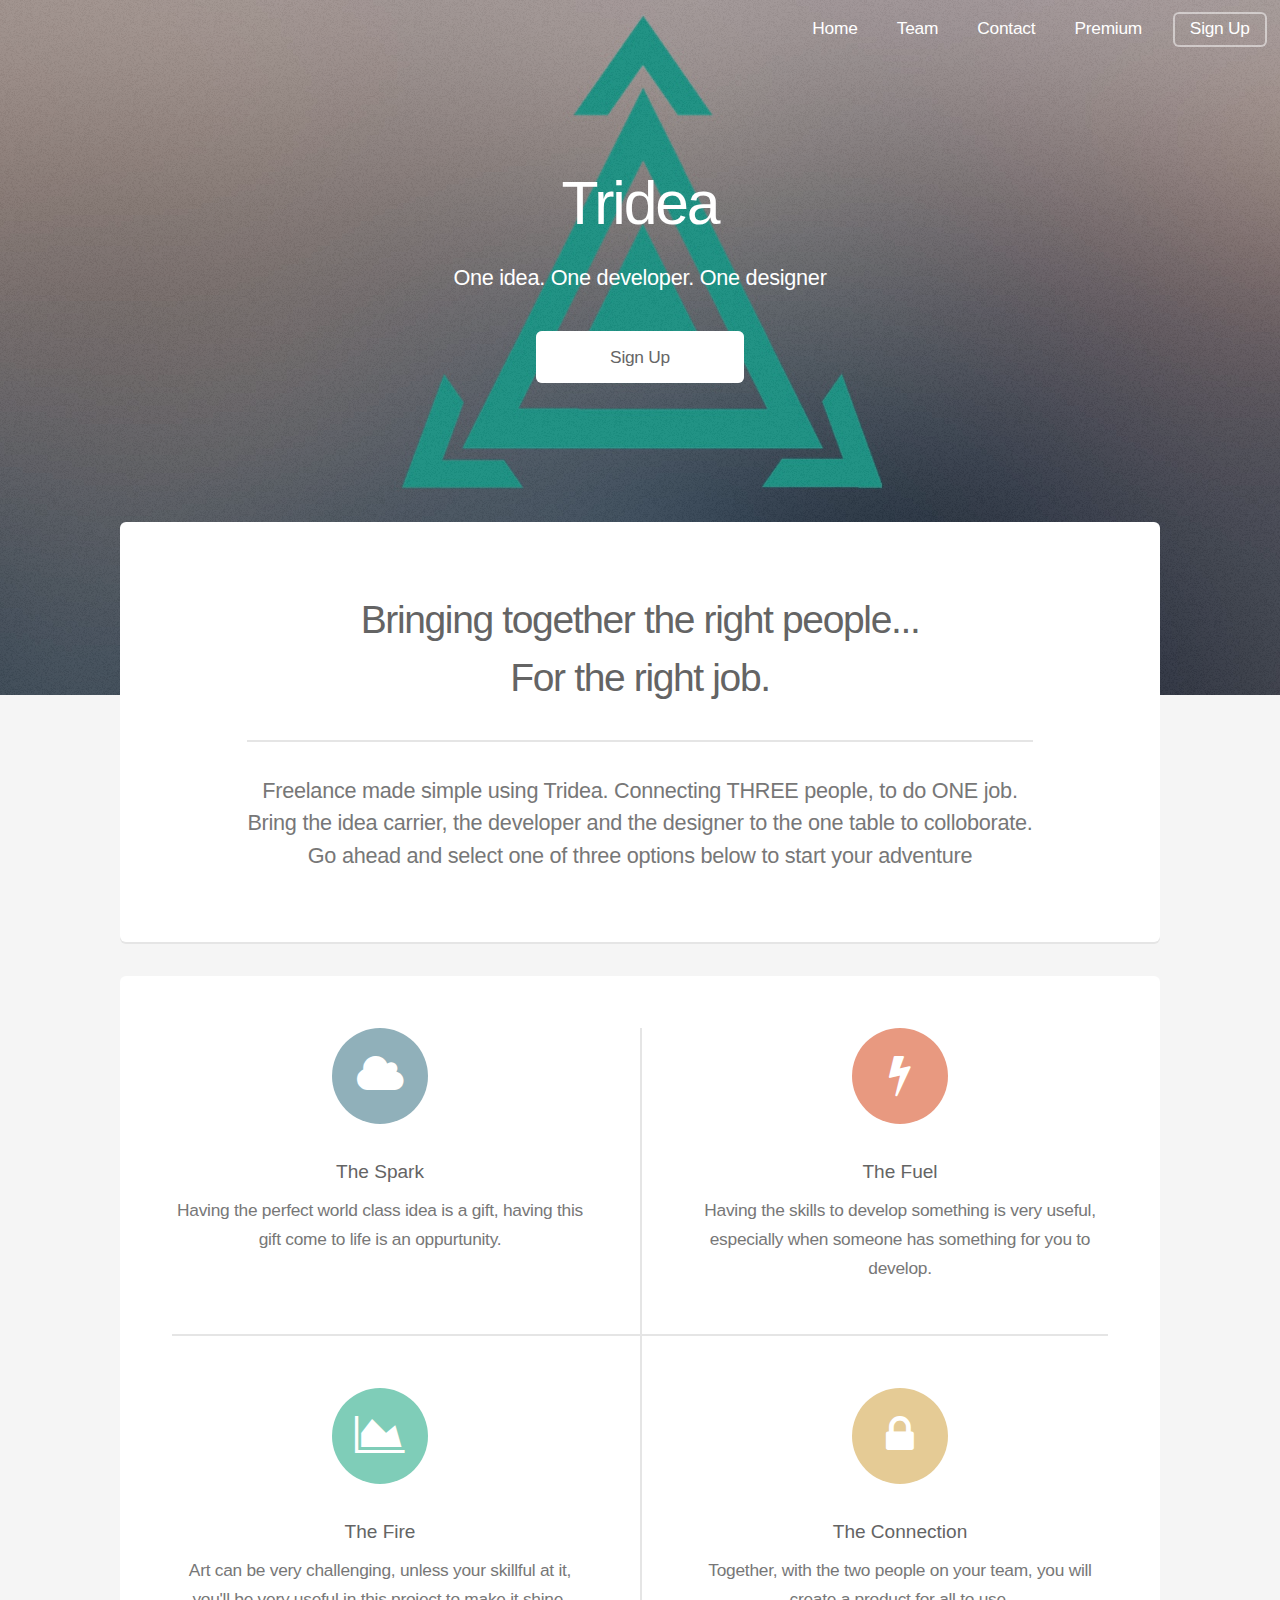
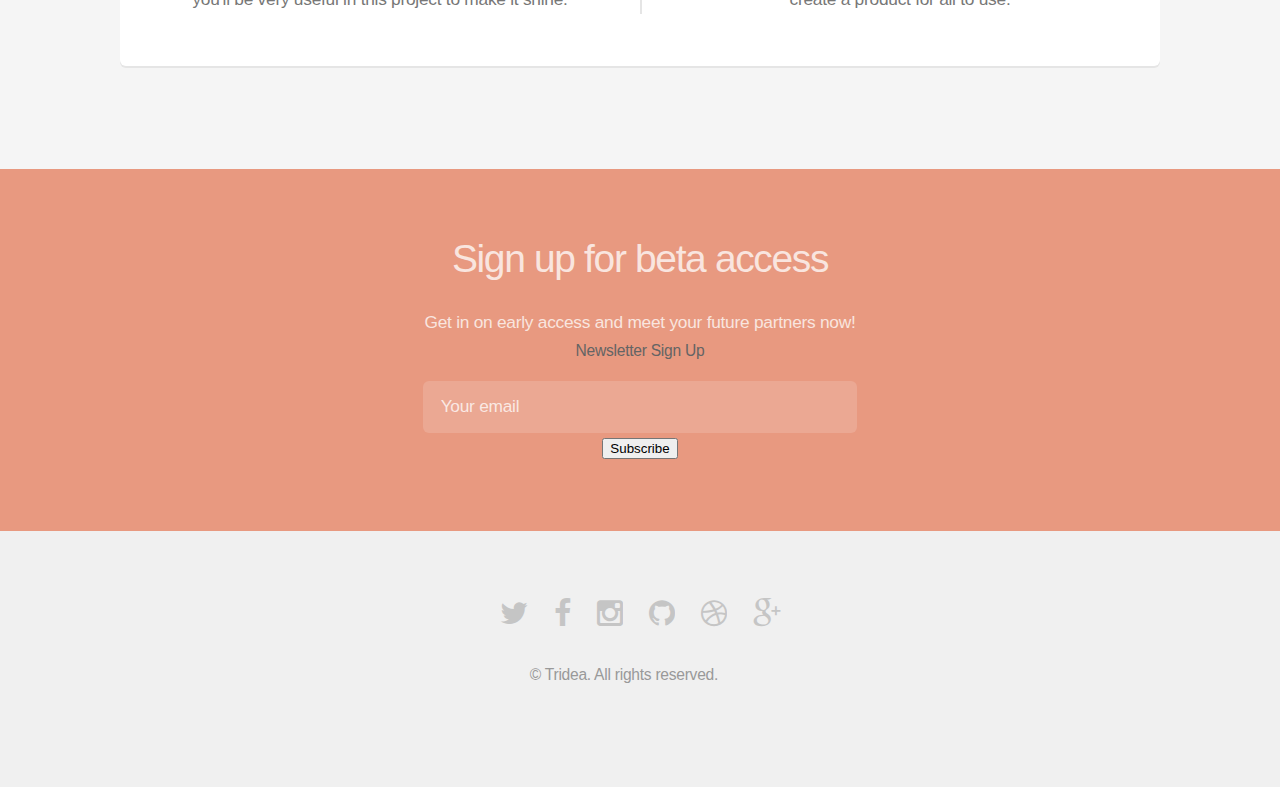
==== commit 62bda507: "test not good lol" ====
--- a/index.html
+++ b/index.html
@@ -180,7 +180,7 @@
 
 							<span class="icon major fa-cloud accent4"></span> 
-							<h5>The Spark</h5>+							<h4>The Spark</h4> 
 							<p>Having the perfect world class idea is a gift, having this gift come to life is an oppurtunity.</p> 
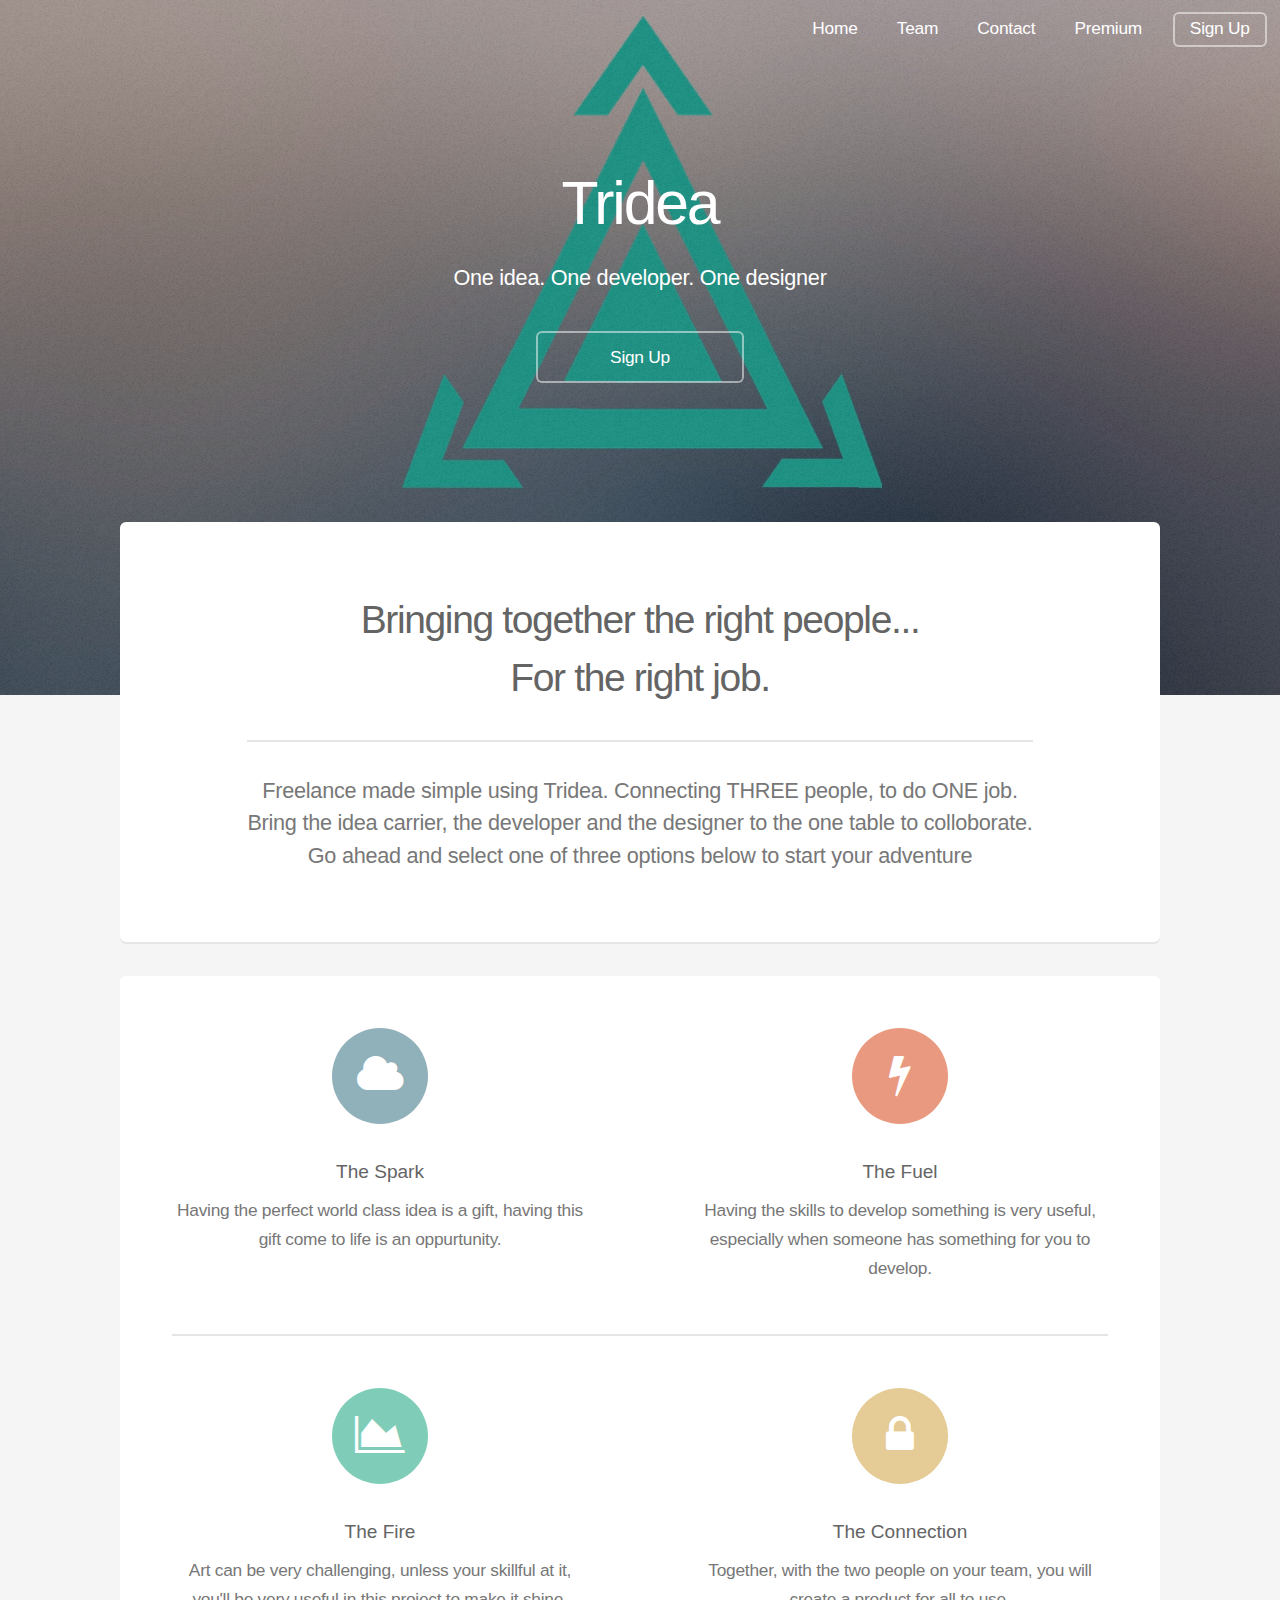
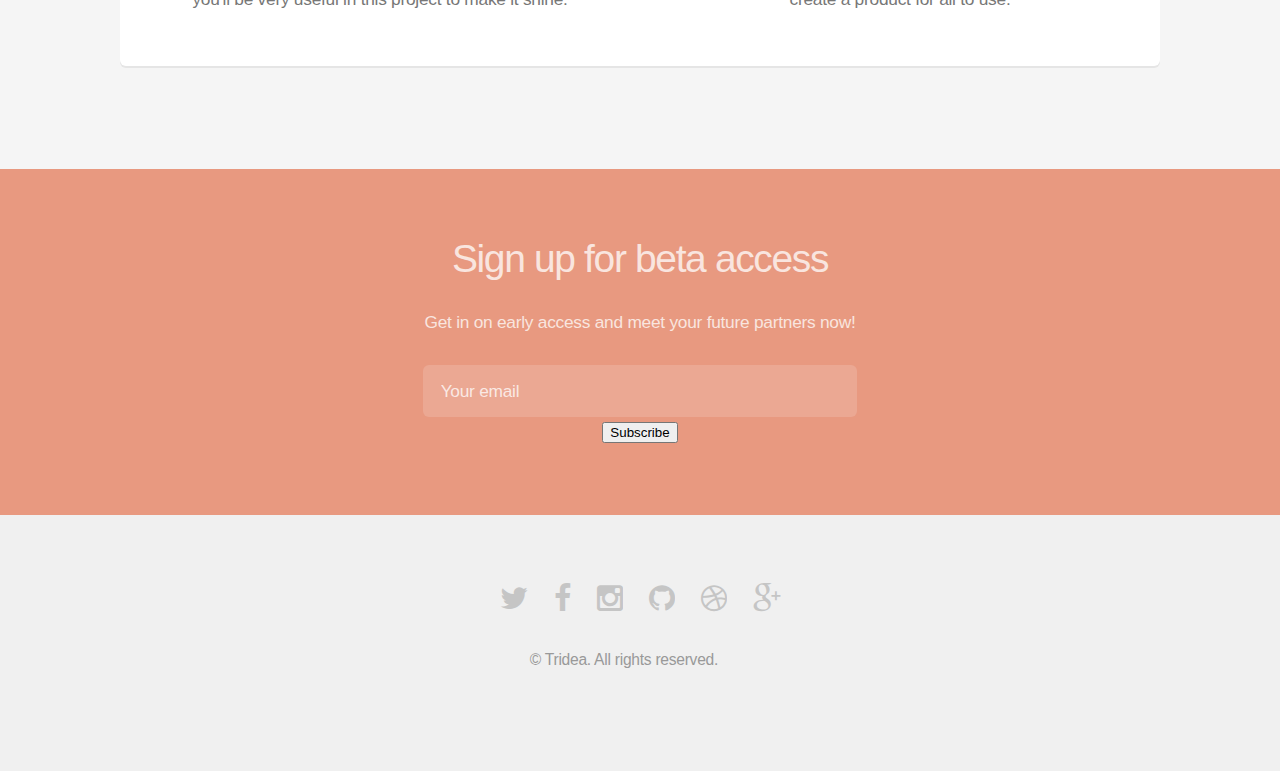
==== commit b12d3368: "new look to sign up button" ====
--- a/index.html
+++ b/index.html
@@ -102,7 +102,7 @@
 				<ul class="actions">
 
 
-					<li><a href="signupForm.html" class="button special" id = "Dawg" >Sign Up</a></li>
+					<li><a href="#"><a href="signupForm.html" class="button" id = "Dawg" >Sign Up</a></li>
 
 
 					<!--<li><a href="#" class="button">Learn More</a></li>-->
@@ -292,14 +292,13 @@
 
 				<h2>Sign up for beta access</h2> 
-				<p>Get in on early access and meet your future partners now!</p>+				<p>Get in on early access and meet your future partners now!<br></br></p> 
 				 
 				<form id="email_subscribe" class="klaviyo_default_styling" action="http://manage.kmail-lists.com/subscriptions/subscribe" data-ajax-submit="http://manage.kmail-lists.com/ajax/subscriptions/subscribe" method="GET" target="_blank" novalidate="novalidate">
 				  <input type="hidden" name="g" value="dALb8k">
 				  <div class="klaviyo_field_group">
-				    <label for="k_id_email">Newsletter Sign Up</label>
 				    <input type="email" value="" name="email" id="email_subscribe" placeholder="Your email" />
 				  </div>
 				  <div class="klaviyo_messages">
--- a/css/style.css
+++ b/css/style.css
@@ -455,7 +455,7 @@
 						background: #e5e5e5;
 						content: '';
 						display: block;
-						height: 100%;
+						height: 0%;
 						margin-left: -3em;
 						position: absolute;
 						top: 0;
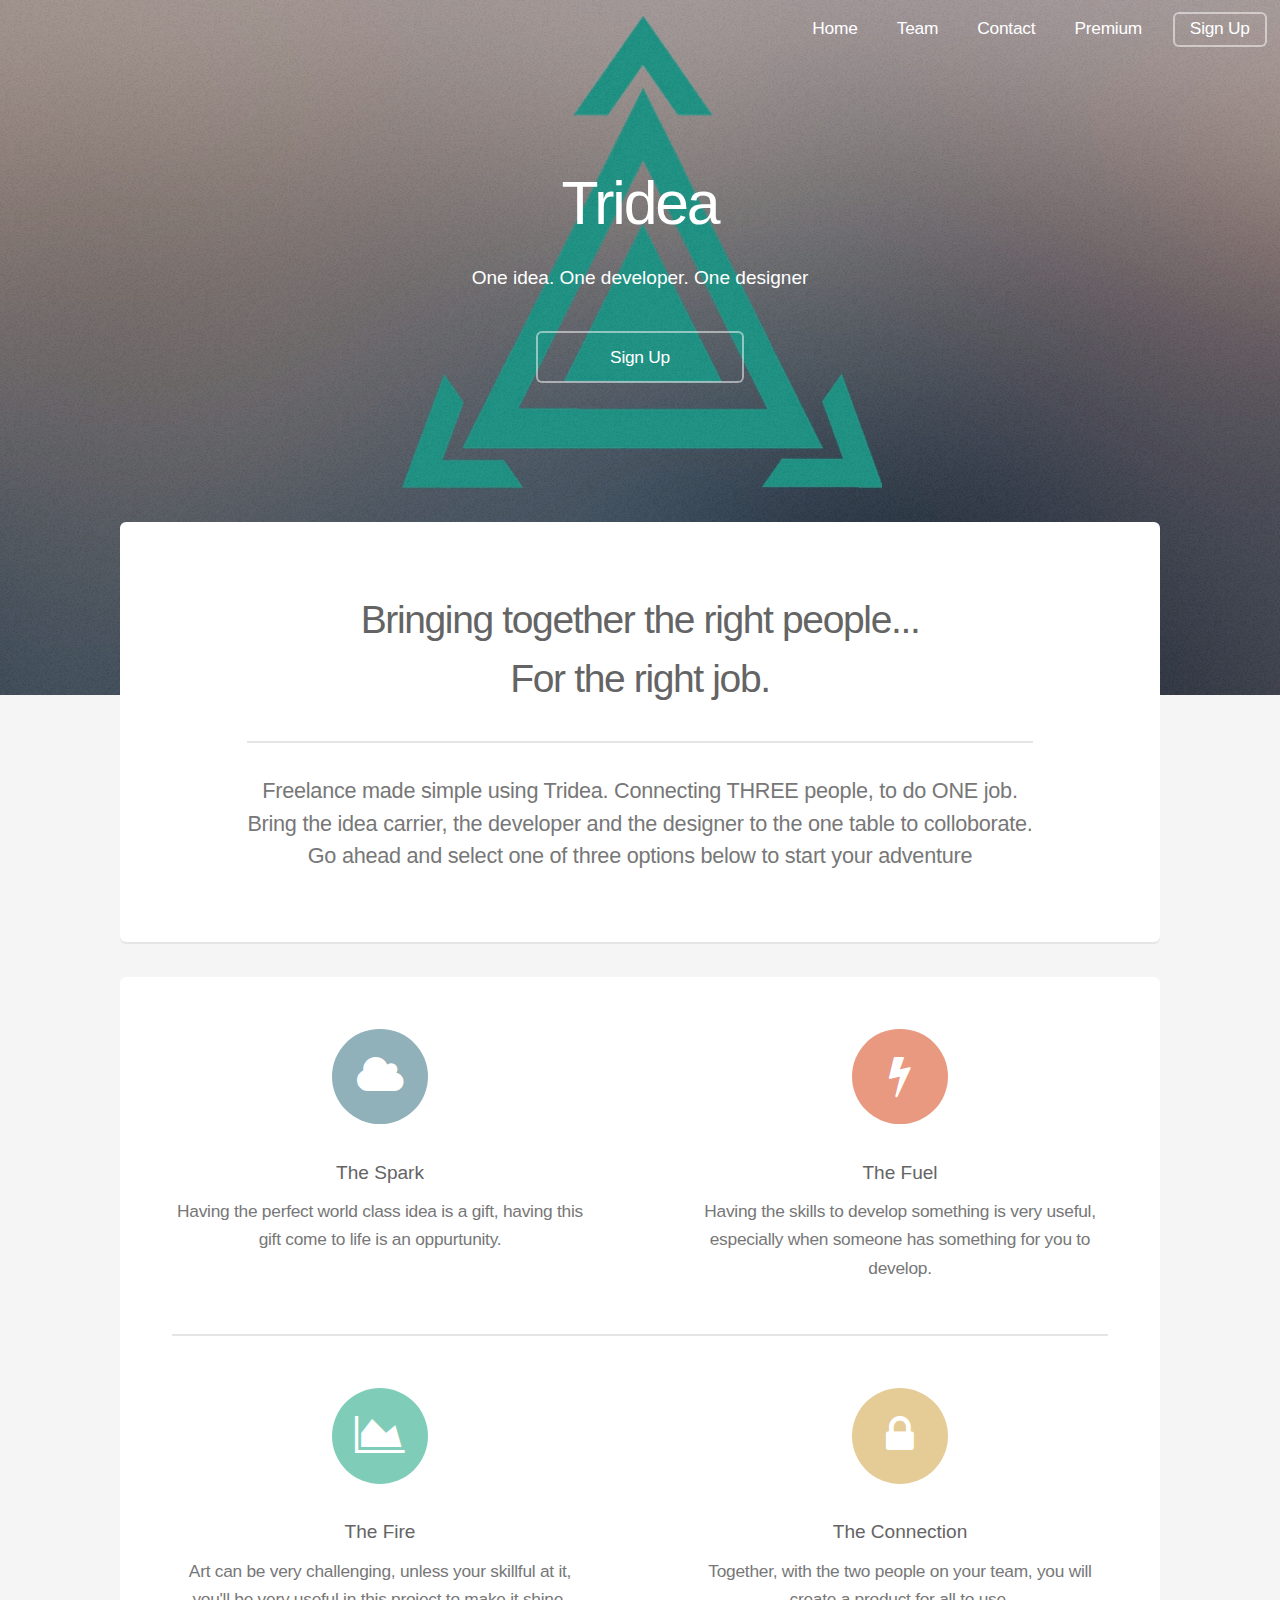
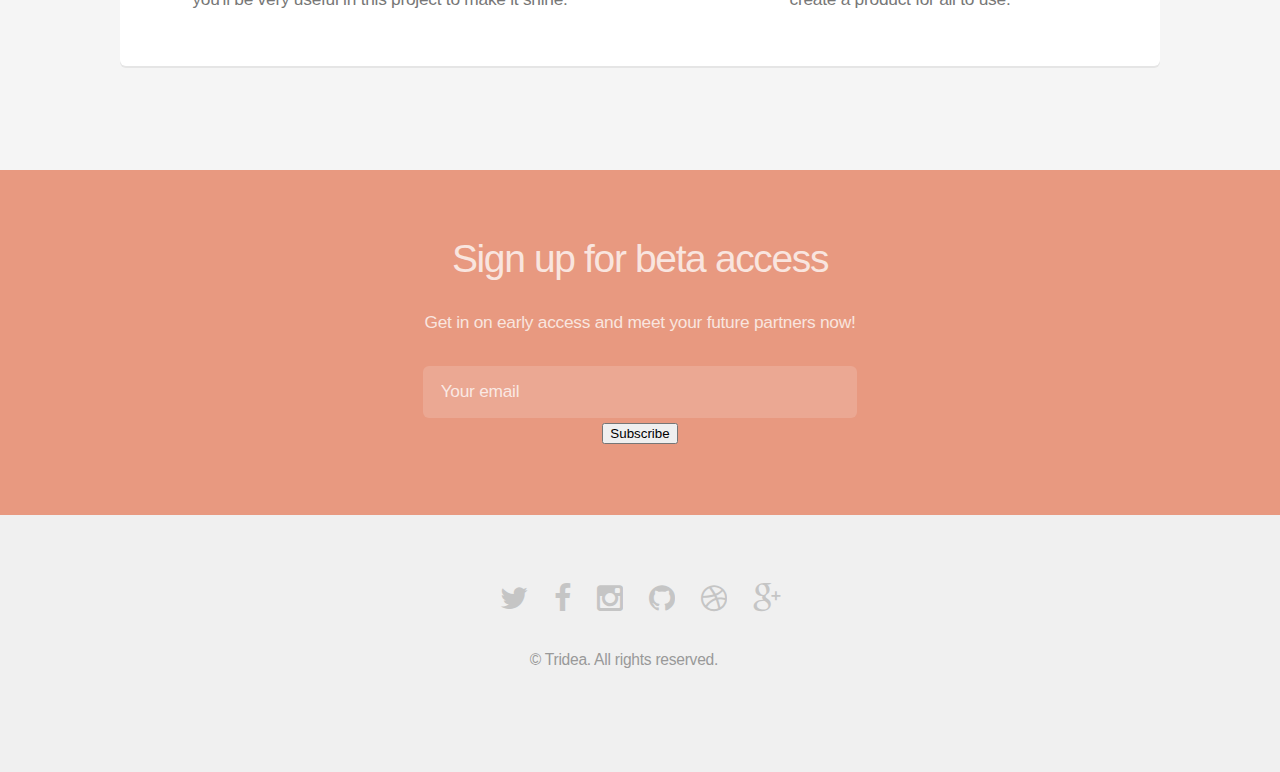
==== commit 55e0a9d4: "blah" ====
--- a/index.html
+++ b/index.html
@@ -95,7 +95,7 @@
 
 				<h2>Tridea</h2> 
-				<p>One idea. One developer. One designer</p>+				<h4>One idea. One developer. One designer<br></br></h4> 
 			 
--- a/css/style.css
+++ b/css/style.css
@@ -45,6 +45,7 @@
 	p {
 		display:inline-block;
 		vertical-align:top;
+		
 		
 	}
 
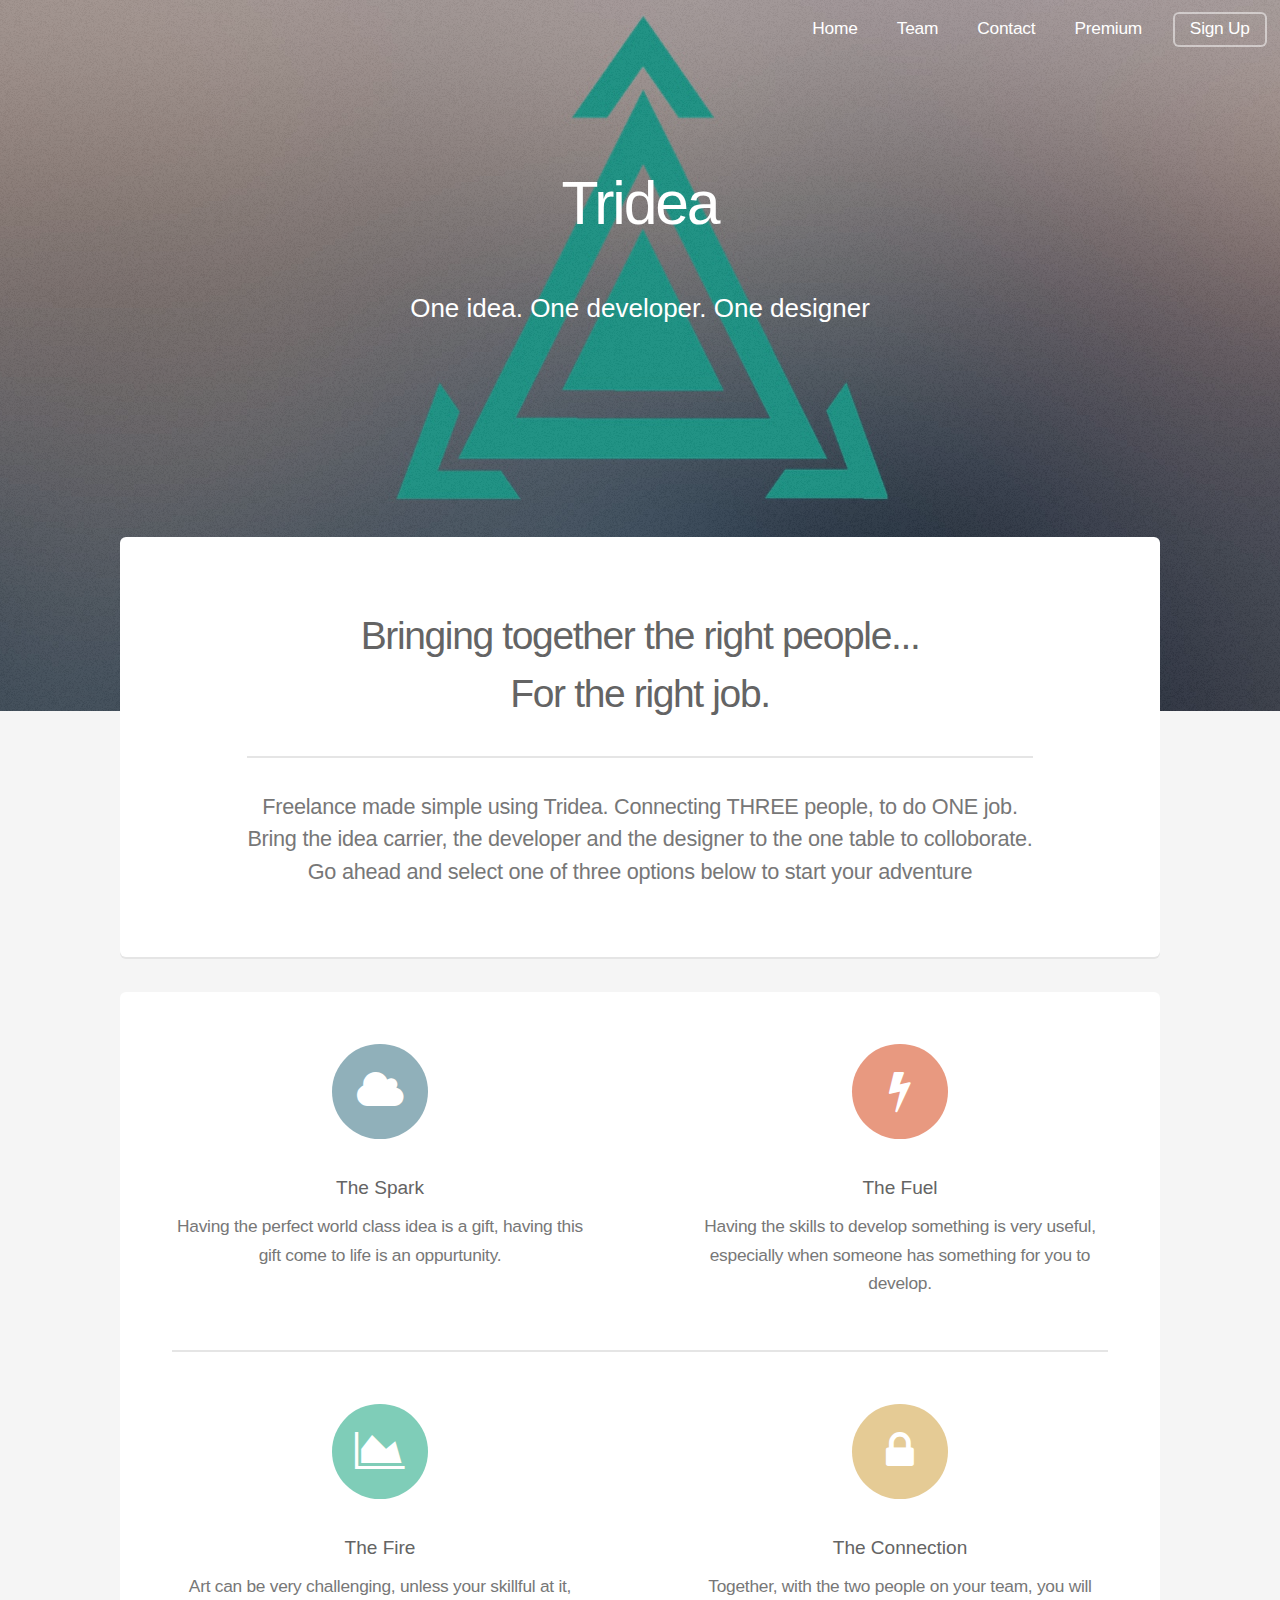
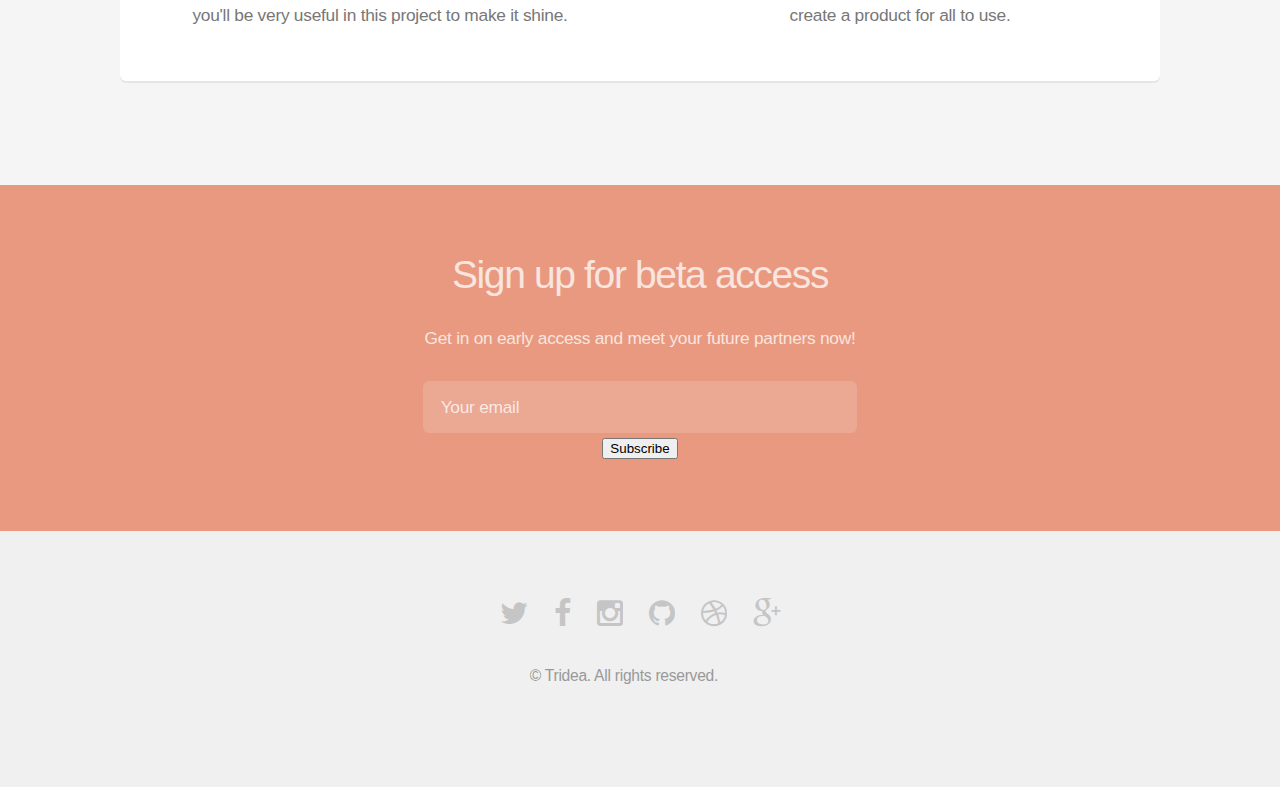
==== commit 4a2fe5e2: "took away sign up from main page" ====
--- a/index.html
+++ b/index.html
@@ -102,7 +102,7 @@
 				<ul class="actions">
 
 
-					<li><a href="#"><a href="signupForm.html" class="button" id = "Dawg" >Sign Up</a></li>
+			<!--		<li><a href="#"><a href="signupForm.html" class="button" id = "Dawg" >Sign Up</a></li>-->
 
 
 					<!--<li><a href="#" class="button">Learn More</a></li>-->
--- a/css/style.css
+++ b/css/style.css
@@ -1255,7 +1255,17 @@
 			line-height: 1em;
 			margin: 0 0 0.5em 0;
 			padding: 0;
-		}
+			margin-bottom:1em;
+		}
+		
+		#banner h4 {
+			font-size: 1.5em;
+			line-height: 1em;
+			margin: 0 0 0.5em 0;
+			padding: 0;
+			margin-bottom:2em;
+		}
+		
 
 		#banner p {
 			font-size: 1.25em;
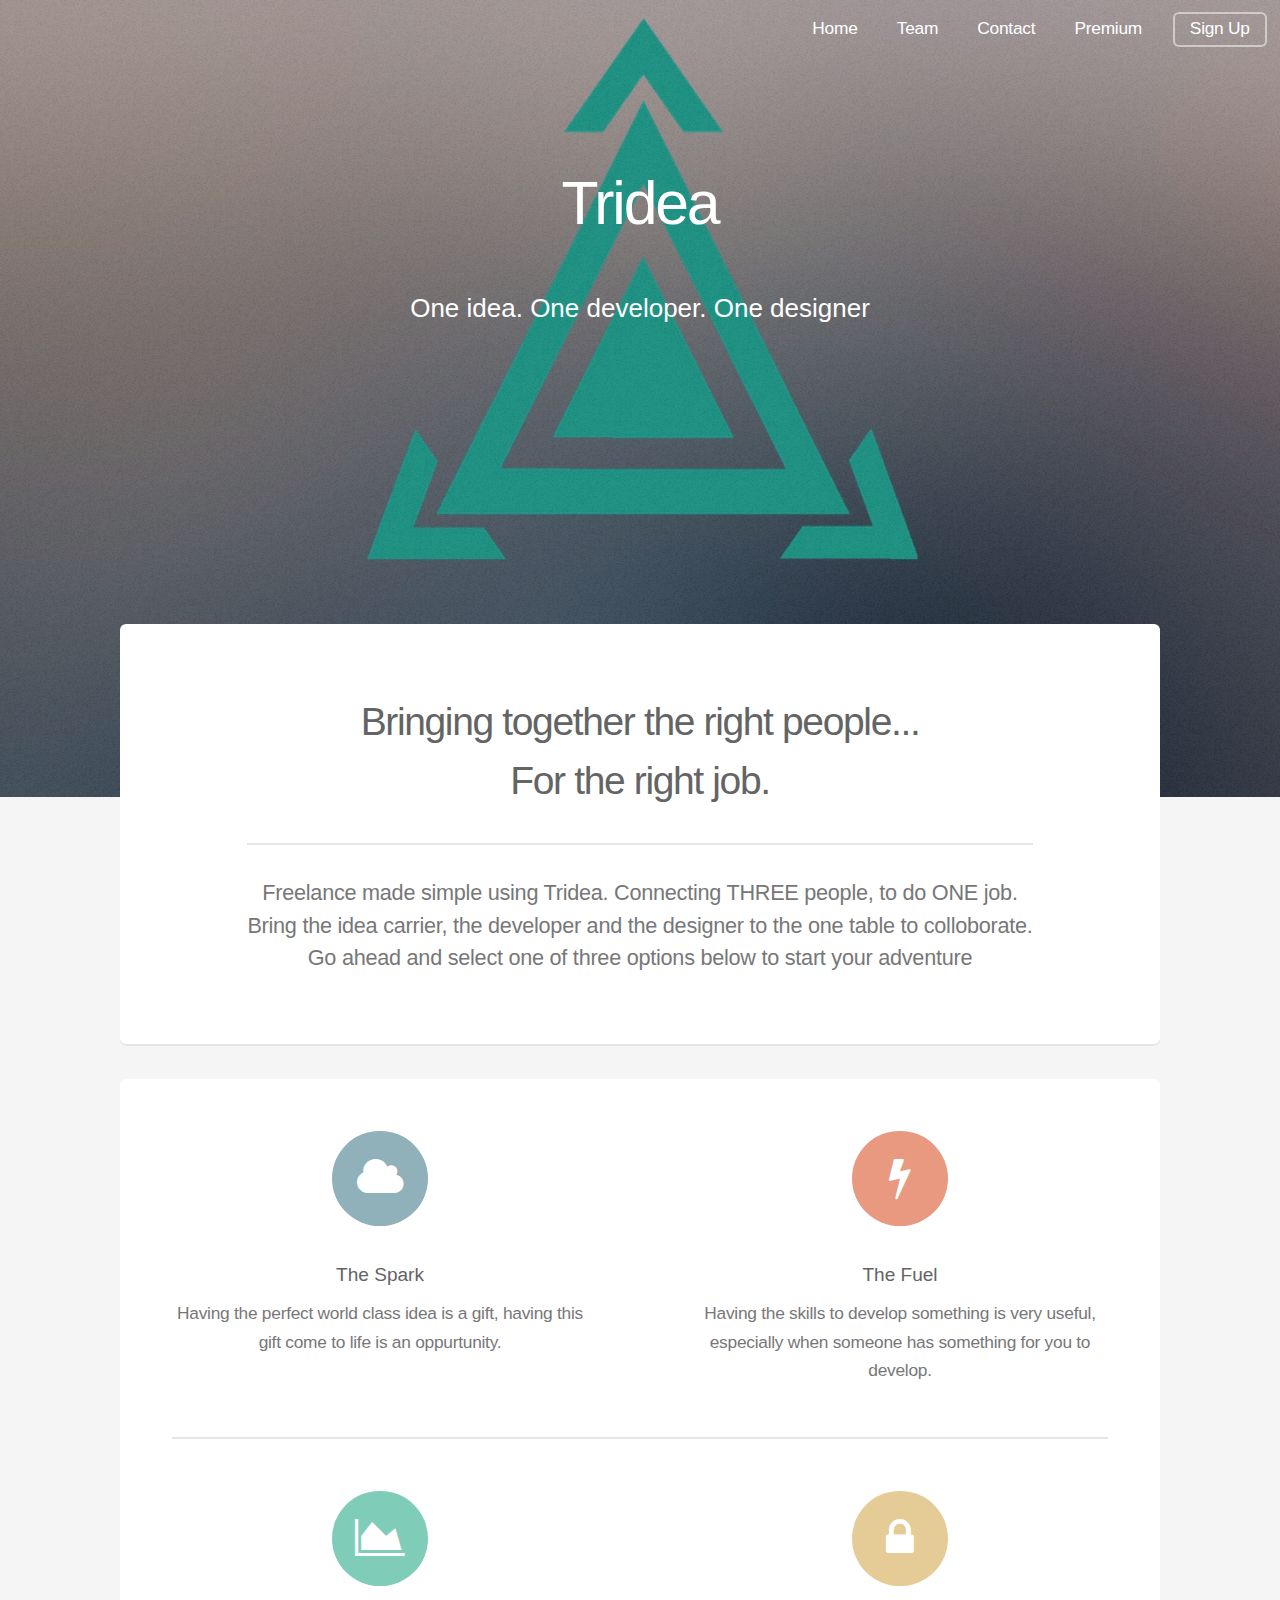
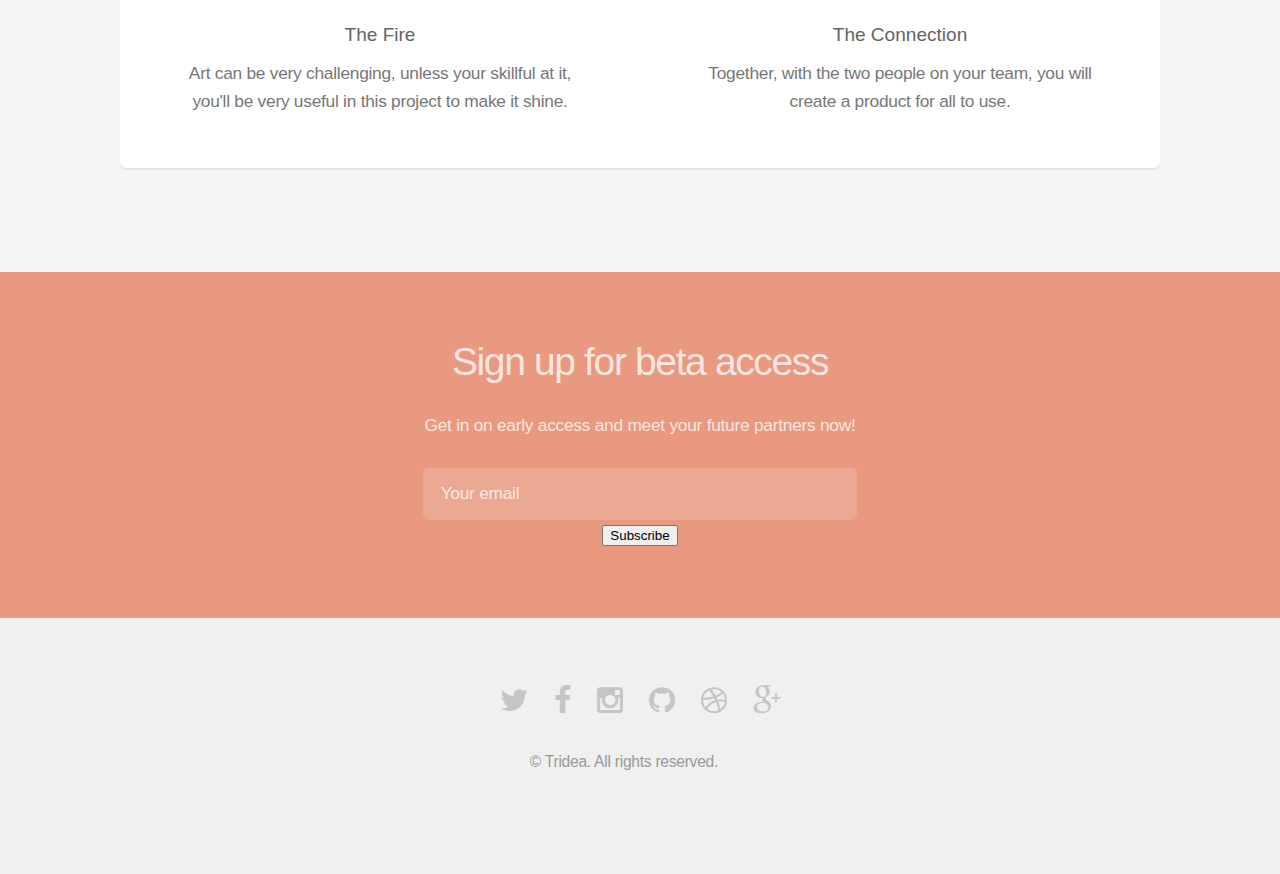
==== commit 67e33018: "button is gone" ====
--- a/index.html
+++ b/index.html
@@ -102,7 +102,7 @@
 				<ul class="actions">
 
 
-			<!--		<li><a href="#"><a href="signupForm.html" class="button" id = "Dawg" >Sign Up</a></li>-->
+					<li><a href="#"><a href="signupForm.html" class="button" id = "Dawg" >Sign Up</a></li>
 
 
 					<!--<li><a href="#" class="button">Learn More</a></li>-->
--- a/css/style.css
+++ b/css/style.css
@@ -1280,6 +1280,8 @@
 			box-shadow: inset 0 0 0 2px rgba(255, 255, 255, 0.5);
 			color: #fff;
 			min-width: 12em;
+			margin-bottom:2em;
+			opacity:0;
 		}
 		#banner .typeform {
 			background-color: #62A584;
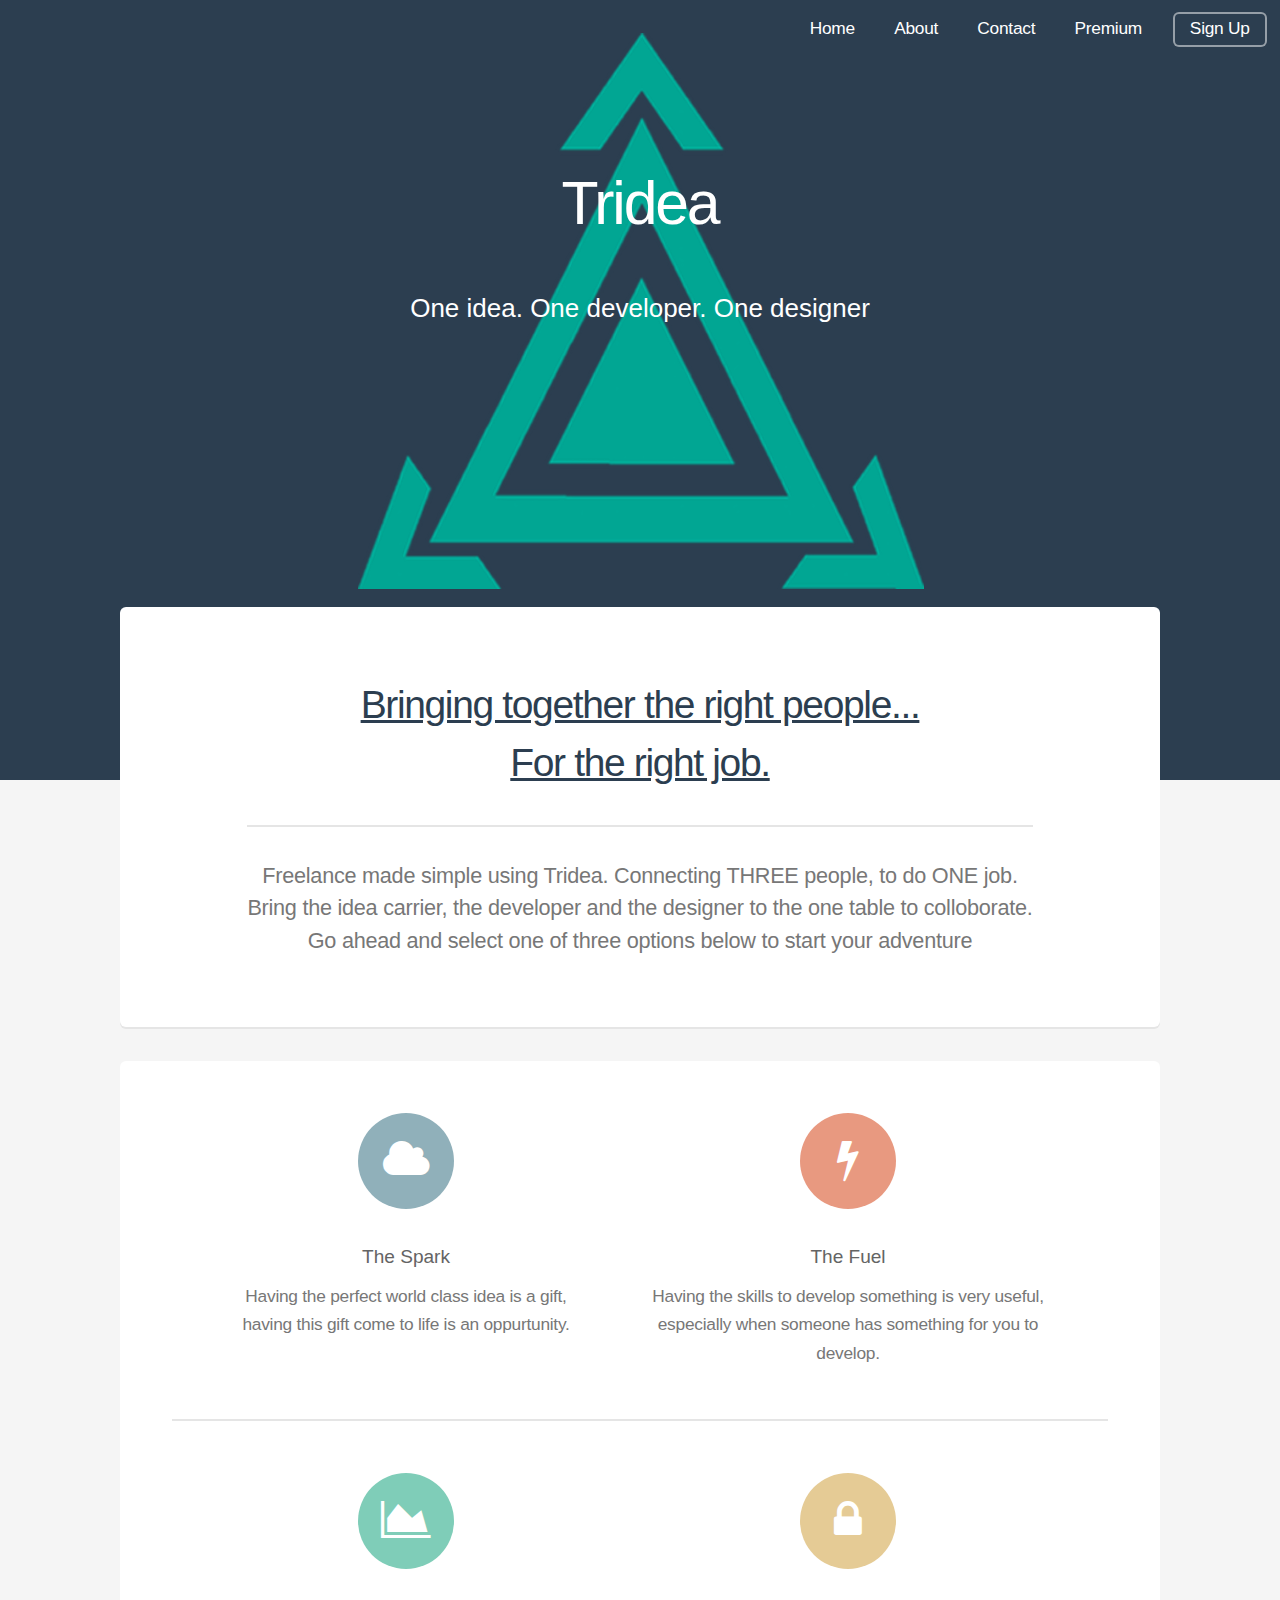
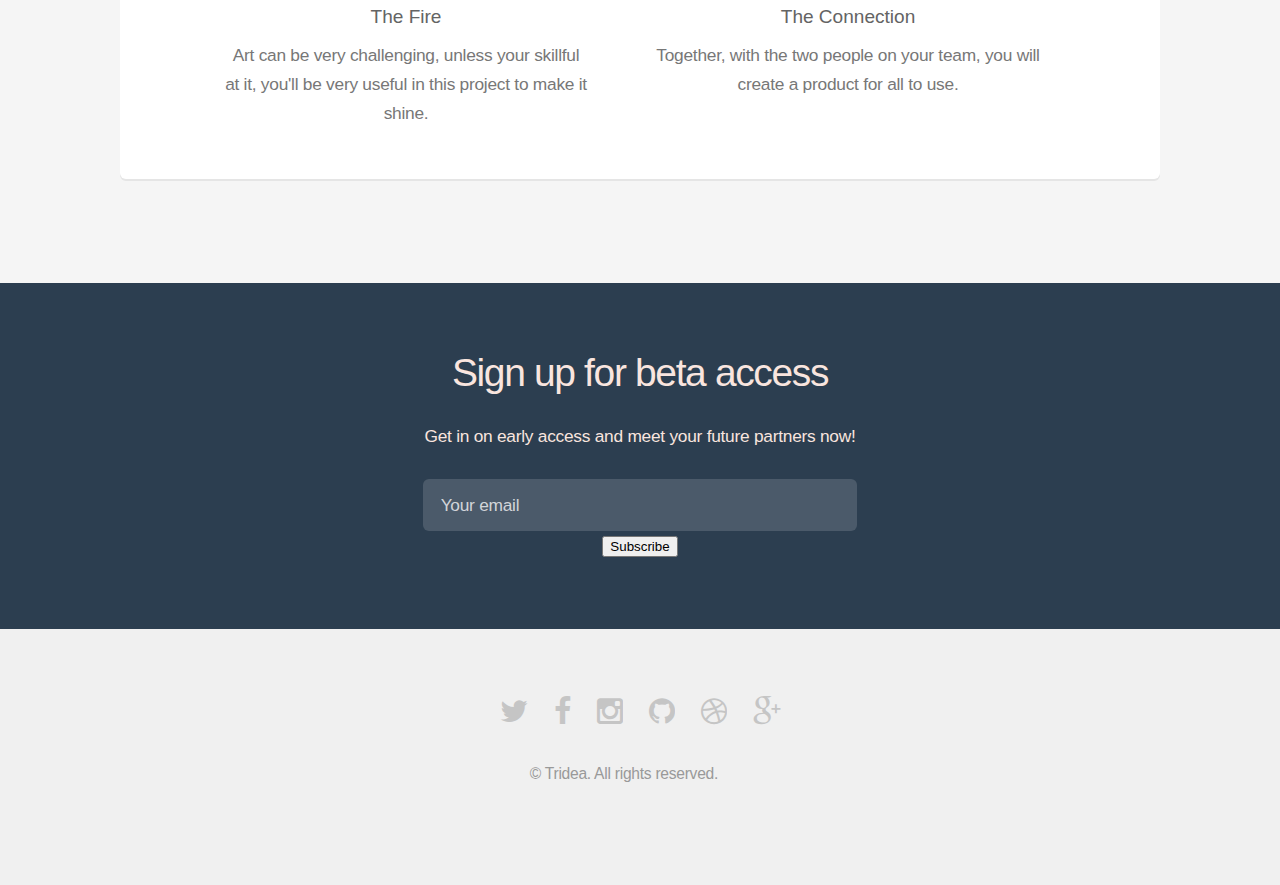
==== commit e07994ec: "new about us" ====
--- a/index.html
+++ b/index.html
@@ -75,7 +75,7 @@
 
 						<li> 
-						<li><a href="generic.html">Team</a></li>
+						<li><a href="generic.html">About</a></li>
 								<li><a href="contact.html">Contact</a></li>
 								<li><a href="elements.html">Premium</a></li>
 
--- a/css/style.css
+++ b/css/style.css
@@ -60,7 +60,16 @@
 			color: inherit;
 			text-decoration: none;
 		}
-
+		
+		#main header h2 {
+			color:#2C3E50;
+		}
+
+	h1 {
+		font-size:2.7em;
+		line-height:1.5em;
+		letter-spacing:-0.045;	
+	   }
 	h2 {
 		font-size: 2.25em;
 		line-height: 1.5em;
@@ -413,7 +422,25 @@
 		box-shadow: 0 2px 0 0 #e5e5e5;
 		margin: 0 0 2em 0;
 		padding: 3em;
-	}
+		
+		
+	}
+	
+	 .box > .rotate90 {
+		    -webkit-transform: rotate(90deg);
+		    -moz-transform: rotate(90deg);
+		    -o-transform: rotate(90deg);
+		    -ms-transform: rotate(90deg);
+		    transform: rotate(90deg);
+		}
+		
+		
+		
+		.box h2 {
+			text-align:center;
+			text-decoration: underline;
+			color:#2C3E50;
+		}
 
 		.box > :last-child {
 			margin-bottom: 0;
@@ -448,11 +475,11 @@
 					margin-bottom: 0;
 				}
 
-				.box.features .features-row section:nth-child(2n) {
+				.box.features .features-row section:nth-child(3n) {
 					padding-right: 0;
 				}
 
-					.box.features .features-row section:nth-child(2n):before {
+					.box.features .features-row section:nth-child(3n):before {
 						background: #e5e5e5;
 						content: '';
 						display: block;
@@ -463,7 +490,7 @@
 						width: 2px;
 					}
 
-				.box.features .features-row section:nth-child(2n-1) {
+				.box.features .features-row section:nth-child(3n-1) {
 					padding-left: 0;
 				}
 
@@ -499,6 +526,8 @@
 				border-radius: 0;
 				display: block;
 				width: 100%;
+				float:left;
+				
 			}
 
 			.box .image.featured:first-child {
@@ -520,11 +549,37 @@
 				.box .image.featured:last-child img {
 					border-radius: 0 0 6px 6px;
 				}
-				#main .Nick
-				{
-
-				position: right;
-		
+				
+				.box figure {
+				    display: inline-block;
+				    border:1px solid #2C3E50 ;
+				    margin: 27px;
+				}
+				.box figure img {
+				    vertical-align: top;
+				}
+				.box figure figcaption {
+				    border: 0px solid white;
+				    text-align: center;
+					background-color:#2C3E50;
+					color:white;
+				}
+				.box figure figcaption figcaption {
+					font-style: italic;
+					
+				}
+				
+/*ROW*/
+				.row h3 {
+					margin-left:11em;
+					color:#2C3E50;
+					text-decoration: underline;
+					
+				}
+				
+				.row p {
+					color:black;
+					text-align:center;
 				}
 
 /* Icon */
@@ -1005,6 +1060,7 @@
 		top: 0;
 		width: 100%;
 		z-index: 10000;
+		background-color:#2C3E50;
 	}
 
 		#header h1 {
@@ -1079,6 +1135,7 @@
 					#header nav > ul > li .button {
 						margin: 0 0 0 0.5em;
 						position: relative;
+						
 					}
 
 		#header input[type="submit"],
@@ -1230,10 +1287,10 @@
 
 	#banner {
 		background-attachment: scroll,							fixed;
-		background-color: #666;
-		background-image: url("images/overlay.png"), url("../images/banner1.jpg");
-		background-position: top left,						center center;
-		background-repeat: repeat,							no-repeat;
+		background-color: #2C3E50;
+		background-image: url("../Logos/Untitled-12.png");
+		background-position:	center center;
+		background-repeat: no-repeat;
 		background-size: auto,							cover;
 		color: #fff;
 		padding: 12em 0 20em 0;
@@ -1263,7 +1320,7 @@
 			line-height: 1em;
 			margin: 0 0 0.5em 0;
 			padding: 0;
-			margin-bottom:2em;
+			margin-bottom:1em;
 		}
 		
 
@@ -1280,7 +1337,7 @@
 			box-shadow: inset 0 0 0 2px rgba(255, 255, 255, 0.5);
 			color: #fff;
 			min-width: 12em;
-			margin-bottom:2em;
+			margin-bottom:2.5em;
 			opacity:0;
 		}
 		#banner .typeform {
@@ -1454,7 +1511,7 @@
 /* CTA */
 
 	#cta {
-		background: #e89980;
+		background: #2C3E50;
 		color: #f9e5df;
 		padding: 3.5em 0 4em 0;
 		text-align: center;
